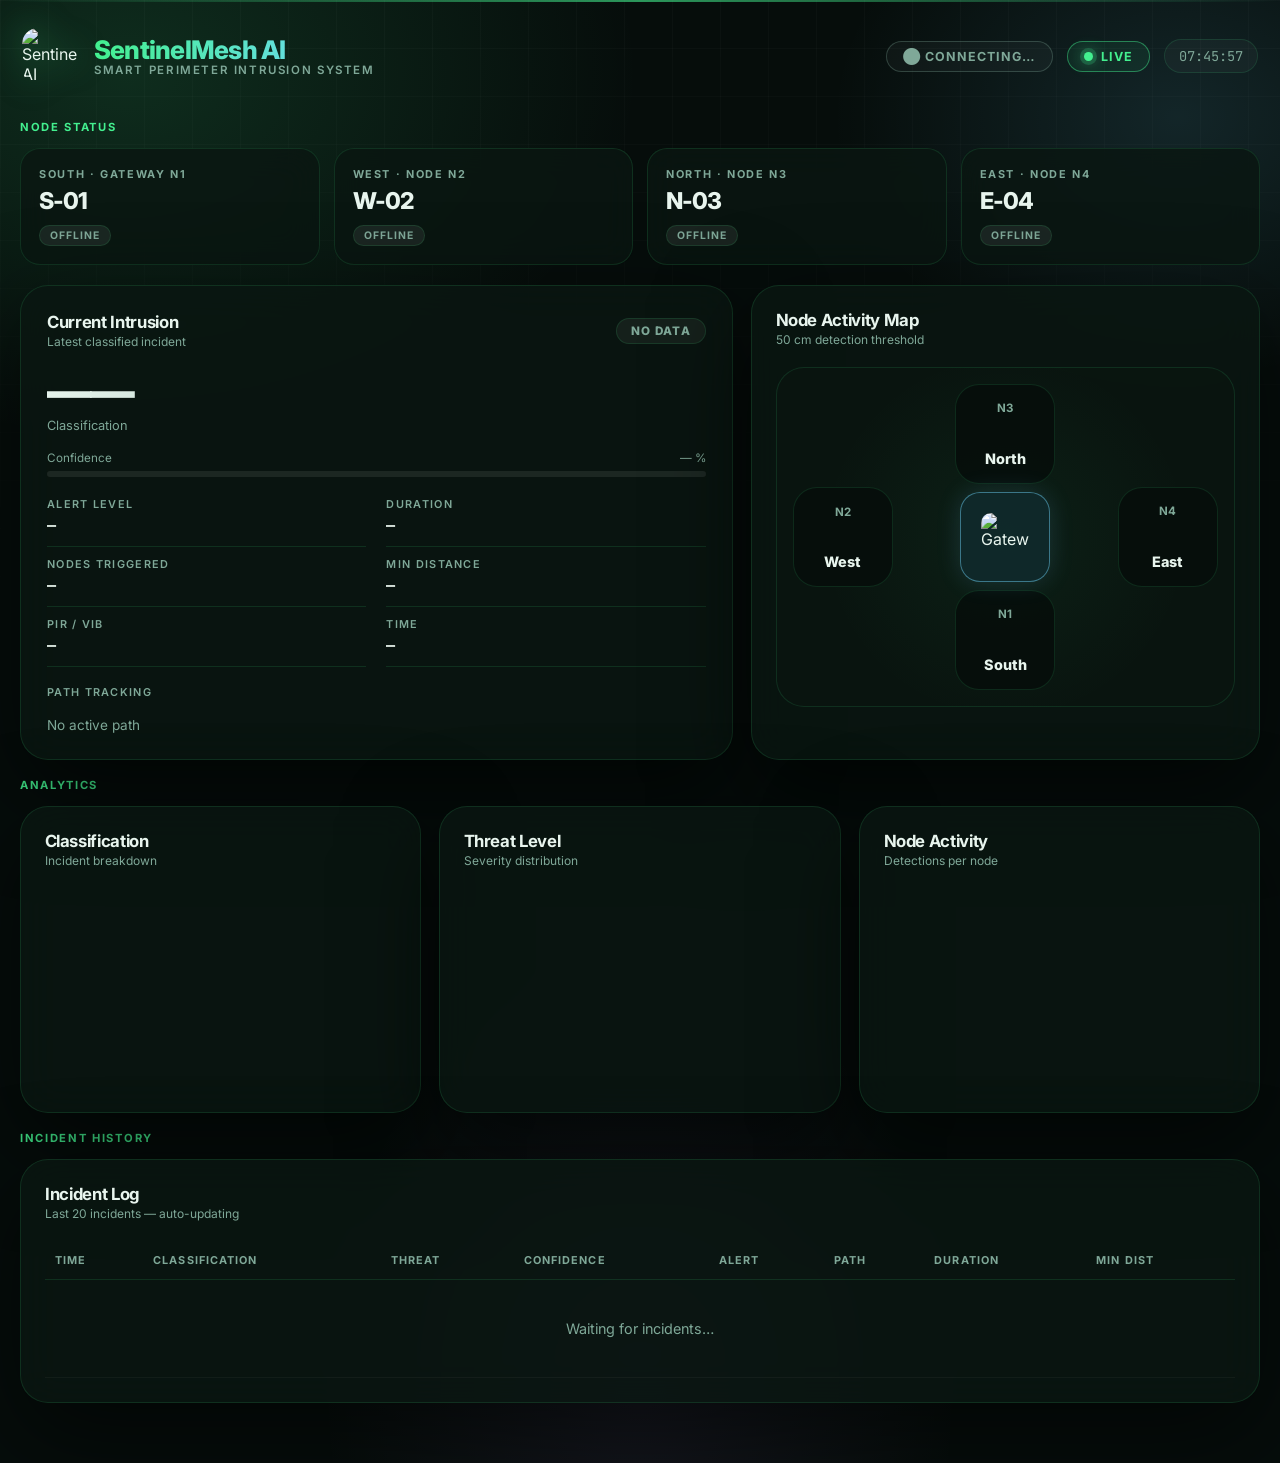
==== frontend/index.html @ c769a29d "mqtt and flask" ====
<!DOCTYPE html>
<html lang="en">
<head>
  <meta charset="UTF-8">
  <meta name="viewport" content="width=device-width, initial-scale=1.0">
  <title>SentinelMesh AI — Smart Perimeter Intrusion System</title>
  <meta name="description" content="SentinelMesh AI: Real-time smart perimeter intrusion detection dashboard powered by ESP-NOW mesh and AI classification.">
  <link rel="icon" type="image/jpeg" href="/assets/logo.jpeg">
  <link rel="preconnect" href="https://fonts.googleapis.com">
  <link rel="preconnect" href="https://fonts.gstatic.com" crossorigin>
  <link href="https://fonts.googleapis.com/css2?family=Inter:wght@300;400;500;600;700;800;900&family=JetBrains+Mono:wght@400;500&display=swap" rel="stylesheet">
  <script src="https://cdn.jsdelivr.net/npm/chart.js@4.4.0/dist/chart.umd.min.js"></script>
  <style>
    /* ── Design tokens ───────────────────────────────────────────── */
    :root {
      --bg:          #060d0b;
      --surface:     rgba(10, 22, 18, 0.82);
      --surface-2:   rgba(16, 35, 28, 0.9);
      --border:      rgba(67, 240, 143, 0.12);
      --border-hi:   rgba(67, 240, 143, 0.45);
      --text:        #e8f5ee;
      --muted:       #7fa898;
      --green:       #43f08f;
      --cyan:        #72d8ff;
      --amber:       #f5b84b;
      --red:         #ff5f57;
      --purple:      #c084fc;
      --shadow-lg:   0 32px 96px rgba(0,0,0,.55);
      --shadow-glow: 0 0 40px rgba(67,240,143,.18);
      --radius-xl:   28px;
      --radius-lg:   20px;
      --radius-md:   14px;
      --font:        'Inter', system-ui, sans-serif;
      --mono:        'JetBrains Mono', monospace;
    }

    /* ── Reset ───────────────────────────────────────────────────── */
    *, *::before, *::after { box-sizing: border-box; margin: 0; padding: 0; }

    body {
      font-family: var(--font);
      background: var(--bg);
      color: var(--text);
      min-height: 100vh;
      overflow-x: hidden;
      background-image:
        radial-gradient(ellipse 80% 50% at 10% 5%,  rgba(67,240,143,.14) 0%, transparent 50%),
        radial-gradient(ellipse 60% 40% at 92% 8%,  rgba(114,216,255,.12) 0%, transparent 45%),
        radial-gradient(ellipse 50% 60% at 50% 95%, rgba(192,132,252,.08) 0%, transparent 50%);
    }

    /* subtle grid */
    body::before {
      content: '';
      position: fixed; inset: 0; z-index: -1; pointer-events: none;
      background-image:
        linear-gradient(rgba(255,255,255,.025) 1px, transparent 1px),
        linear-gradient(90deg, rgba(255,255,255,.025) 1px, transparent 1px);
      background-size: 48px 48px;
      mask-image: linear-gradient(to bottom, black 0%, transparent 75%);
    }

    /* scanning line animation */
    body::after {
      content: '';
      position: fixed; left: 0; right: 0; height: 2px; z-index: 999; pointer-events: none;
      background: linear-gradient(90deg, transparent, rgba(67,240,143,.6), transparent);
      animation: scan 6s linear infinite;
      top: 0;
    }
    @keyframes scan { from { top: -2px; } to { top: 100vh; } }

    /* ── Layout shell ────────────────────────────────────────────── */
    .shell {
      width: min(1280px, calc(100% - 40px));
      margin: 0 auto;
      padding: 28px 0 60px;
    }

    /* ── Topbar ──────────────────────────────────────────────────── */
    .topbar {
      display: flex;
      align-items: center;
      justify-content: space-between;
      gap: 20px;
      margin-bottom: 36px;
      padding: 0 2px;
    }

    .brand {
      display: flex;
      align-items: center;
      gap: 16px;
    }

    .brand-logo {
      width: 56px;
      height: 56px;
      object-fit: contain;
      border-radius: 16px;
      filter: drop-shadow(0 0 16px rgba(67,240,143,.5));
      animation: logoPulse 3s ease-in-out infinite;
    }
    @keyframes logoPulse {
      0%, 100% { filter: drop-shadow(0 0 16px rgba(67,240,143,.5)); }
      50%       { filter: drop-shadow(0 0 28px rgba(67,240,143,.85)); }
    }

    .brand-text { line-height: 1.1; }
    .brand-name {
      font-size: 1.6rem; font-weight: 800;
      background: linear-gradient(90deg, var(--green), var(--cyan));
      -webkit-background-clip: text; -webkit-text-fill-color: transparent;
      letter-spacing: -0.03em;
    }
    .brand-sub {
      font-size: 0.72rem; font-weight: 600;
      color: var(--muted);
      text-transform: uppercase;
      letter-spacing: .14em;
    }

    .topbar-right {
      display: flex;
      align-items: center;
      gap: 14px;
    }

    .live-badge {
      display: flex;
      align-items: center;
      gap: 8px;
      border: 1px solid var(--border-hi);
      border-radius: 999px;
      padding: 7px 16px;
      font-size: 0.78rem;
      font-weight: 700;
      letter-spacing: .08em;
      text-transform: uppercase;
      color: var(--green);
      background: rgba(67,240,143,.07);
    }

    .dot {
      width: 9px; height: 9px;
      border-radius: 50%;
      background: var(--green);
      box-shadow: 0 0 0 4px rgba(67,240,143,.2), 0 0 16px rgba(67,240,143,.8);
      animation: blink 1.4s ease-in-out infinite;
    }
    @keyframes blink { 0%,100%{opacity:1;} 50%{opacity:.35;} }

    .clock {
      font-family: var(--mono);
      font-size: 0.85rem;
      color: var(--muted);
      padding: 7px 14px;
      border: 1px solid var(--border);
      border-radius: 999px;
      background: rgba(255,255,255,.03);
    }

    /* ── Section heading ─────────────────────────────────────────── */
    .section-title {
      font-size: 0.7rem; font-weight: 700;
      text-transform: uppercase; letter-spacing: .15em;
      color: var(--green);
      margin-bottom: 14px;
    }

    /* ── Cards / panels ──────────────────────────────────────────── */
    .card {
      background: var(--surface);
      border: 1px solid var(--border);
      border-radius: var(--radius-xl);
      backdrop-filter: blur(20px);
      box-shadow: var(--shadow-lg);
      transition: border-color .3s, box-shadow .3s;
    }
    .card:hover {
      border-color: var(--border-hi);
      box-shadow: var(--shadow-lg), var(--shadow-glow);
    }
    .card-inner { padding: 24px; }
    .card-header {
      display: flex; align-items: center; justify-content: space-between;
      margin-bottom: 20px;
    }
    .card-title {
      font-size: 1.05rem; font-weight: 700;
      letter-spacing: -0.02em;
    }
    .card-sub {
      font-size: 0.75rem; color: var(--muted); margin-top: 2px;
    }

    /* ── Node cards grid ─────────────────────────────────────────── */
    .nodes-grid {
      display: grid;
      grid-template-columns: repeat(4, 1fr);
      gap: 14px;
      margin-bottom: 20px;
    }

    .node-card {
      border-radius: var(--radius-lg);
      padding: 18px;
      border: 1px solid var(--border);
      background: var(--surface);
      backdrop-filter: blur(16px);
      transition: all .35s;
      position: relative;
      overflow: hidden;
    }
    .node-card::before {
      content: '';
      position: absolute; inset: 0;
      background: radial-gradient(circle at 70% 20%, rgba(67,240,143,.08), transparent 60%);
      opacity: 0; transition: opacity .35s;
    }
    .node-card.online::before { opacity: 1; }

    .node-card.online {
      border-color: rgba(67,240,143,.45);
      box-shadow: 0 0 24px rgba(67,240,143,.15);
    }
    .node-card.alert-active {
      border-color: rgba(255,95,87,.6);
      box-shadow: 0 0 24px rgba(255,95,87,.25);
    }

    .node-direction {
      font-size: 0.68rem; font-weight: 700;
      text-transform: uppercase; letter-spacing: .15em;
      color: var(--muted); margin-bottom: 6px;
    }
    .node-id {
      font-size: 1.45rem; font-weight: 800;
      letter-spacing: -0.04em;
    }
    .node-status-row {
      display: flex; align-items: center; gap: 8px; margin-top: 10px;
    }
    .status-pill {
      font-size: 0.65rem; font-weight: 700;
      text-transform: uppercase; letter-spacing: .1em;
      padding: 3px 10px; border-radius: 999px;
      background: rgba(255,255,255,.07);
      color: var(--muted); border: 1px solid var(--border);
      transition: all .3s;
    }
    .node-card.online .status-pill {
      background: rgba(67,240,143,.12);
      color: var(--green);
      border-color: rgba(67,240,143,.3);
    }
    .node-card.alert-active .status-pill {
      background: rgba(255,95,87,.15);
      color: var(--red);
      border-color: rgba(255,95,87,.3);
    }

    /* ── Main grid ───────────────────────────────────────────────── */
    .main-grid {
      display: grid;
      grid-template-columns: 1.4fr 1fr;
      gap: 18px;
      margin-bottom: 18px;
    }

    /* ── Current incident panel ──────────────────────────────────── */
    .incident-panel .card-inner { padding: 26px; }

    .threat-badge {
      display: inline-flex; align-items: center; gap: 8px;
      padding: 5px 14px;
      border-radius: 999px;
      font-size: 0.73rem; font-weight: 800;
      text-transform: uppercase; letter-spacing: .1em;
    }
    .threat-CRITICAL { background: rgba(255,95,87,.18); color: var(--red); border: 1px solid rgba(255,95,87,.4); }
    .threat-HIGH     { background: rgba(245,184,75,.15); color: var(--amber); border: 1px solid rgba(245,184,75,.35); }
    .threat-MEDIUM   { background: rgba(67,240,143,.1); color: var(--green); border: 1px solid rgba(67,240,143,.3); }
    .threat-LOW      { background: rgba(114,216,255,.1); color: var(--cyan); border: 1px solid rgba(114,216,255,.3); }
    .threat-NONE     { background: rgba(255,255,255,.05); color: var(--muted); border: 1px solid var(--border); }

    .big-class {
      font-size: 2.8rem; font-weight: 900;
      letter-spacing: -0.05em;
      line-height: 1;
      margin: 14px 0 4px;
      background: linear-gradient(135deg, var(--text), var(--muted));
      -webkit-background-clip: text; -webkit-text-fill-color: transparent;
    }

    .confidence-bar-wrap {
      margin: 18px 0 20px;
    }
    .confidence-label {
      display: flex; justify-content: space-between;
      font-size: 0.73rem; color: var(--muted); margin-bottom: 6px;
    }
    .confidence-bar {
      height: 6px; border-radius: 999px;
      background: rgba(255,255,255,.08);
      overflow: hidden;
    }
    .confidence-fill {
      height: 100%; border-radius: 999px;
      background: linear-gradient(90deg, var(--green), var(--cyan));
      transition: width .8s ease;
    }

    .incident-dl {
      display: grid;
      grid-template-columns: 1fr 1fr;
      gap: 10px 20px;
    }
    .incident-dl-item {
      display: flex; flex-direction: column;
      border-bottom: 1px solid var(--border);
      padding-bottom: 10px;
    }
    .incident-dl-label {
      font-size: 0.68rem; font-weight: 600;
      text-transform: uppercase; letter-spacing: .12em;
      color: var(--muted); margin-bottom: 4px;
    }
    .incident-dl-value {
      font-size: 0.95rem; font-weight: 700;
      font-family: var(--mono);
    }

    /* ── Path tracking ───────────────────────────────────────────── */
    .path-track {
      display: flex; align-items: center; flex-wrap: wrap; gap: 8px;
      margin-top: 18px;
    }
    .path-node {
      padding: 6px 14px;
      border-radius: var(--radius-md);
      background: rgba(67,240,143,.1);
      border: 1px solid rgba(67,240,143,.3);
      font-size: 0.8rem; font-weight: 700;
      color: var(--green);
      letter-spacing: .06em;
    }
    .path-arrow {
      color: var(--amber); font-size: 1rem;
    }

    /* ── Perimeter map ───────────────────────────────────────────── */
    .perim-map {
      position: relative;
      min-height: 340px;
      border-radius: var(--radius-xl);
      border: 1px solid var(--border);
      background:
        radial-gradient(circle at 50% 50%, rgba(67,240,143,.05) 0%, transparent 65%),
        rgba(10,22,18,.6);
      overflow: hidden;
    }

    .map-node {
      position: absolute;
      width: 100px; height: 100px;
      border-radius: 24px;
      display: grid; place-items: center; text-align: center;
      border: 1px solid var(--border);
      background: rgba(6,13,11,.85);
      transition: all .4s;
      cursor: default;
    }
    .map-node.online {
      border-color: rgba(67,240,143,.6);
      box-shadow: 0 0 28px rgba(67,240,143,.22);
    }
    .map-node.alert-active {
      border-color: rgba(255,95,87,.7);
      box-shadow: 0 0 28px rgba(255,95,87,.28);
      animation: nodeAlert .8s ease-in-out infinite alternate;
    }
    @keyframes nodeAlert {
      from { box-shadow: 0 0 28px rgba(255,95,87,.28); }
      to   { box-shadow: 0 0 42px rgba(255,95,87,.55); }
    }

    .map-node-id   { font-size: 0.72rem; font-weight: 700; color: var(--muted); }
    .map-node-name { font-size: 0.9rem; font-weight: 800; margin-top: 2px; }

    .map-gateway {
      position: absolute;
      top: 50%; left: 50%;
      transform: translate(-50%, -50%);
      width: 90px; height: 90px;
      border-radius: 20px;
      display: grid; place-items: center; text-align: center;
      border: 1px solid rgba(114,216,255,.45);
      background: rgba(16,43,44,.9);
      box-shadow: 0 0 24px rgba(114,216,255,.15);
    }
    .map-gateway-logo {
      width: 48px; height: 48px;
      object-fit: contain;
      border-radius: 10px;
    }

    .map-node-north { top: 16px;  left: calc(50% - 50px); }
    .map-node-west  { top: calc(50% - 50px); left: 16px; }
    .map-node-east  { top: calc(50% - 50px); right: 16px; }
    .map-node-south { bottom: 16px; left: calc(50% - 50px); }

    .map-path-svg {
      position: absolute; inset: 0;
      width: 100%; height: 100%; z-index: 0; pointer-events: none;
    }
    .map-path-line {
      fill: none;
      stroke: var(--amber);
      stroke-width: 4;
      stroke-linecap: round;
      stroke-dasharray: 14 12;
      animation: flow 2.4s linear infinite;
      opacity: 0;
      transition: opacity .5s;
    }
    .map-path-line.visible { opacity: 1; }
    @keyframes flow { to { stroke-dashoffset: -52; } }

    /* ── Charts row ──────────────────────────────────────────────── */
    .charts-grid {
      display: grid;
      grid-template-columns: repeat(3, 1fr);
      gap: 18px;
      margin-bottom: 18px;
    }

    .chart-wrap {
      position: relative;
      height: 200px;
      display: flex;
      align-items: center;
      justify-content: center;
    }

    /* ── Incident table ──────────────────────────────────────────── */
    .table-wrap { overflow-x: auto; }
    table { width: 100%; border-collapse: collapse; min-width: 780px; }
    thead th {
      font-size: 0.68rem; font-weight: 700;
      text-transform: uppercase; letter-spacing: .1em;
      color: var(--muted);
      border-bottom: 1px solid var(--border);
      padding: 12px 10px; text-align: left;
    }
    tbody td {
      border-bottom: 1px solid rgba(255,255,255,.04);
      padding: 13px 10px;
      font-size: 0.85rem;
    }
    tbody tr:hover td { background: rgba(67,240,143,.03); }

    .td-class  { font-weight: 700; color: var(--cyan); }
    .td-threat-CRITICAL { color: var(--red); font-weight: 700; }
    .td-threat-HIGH     { color: var(--amber); font-weight: 700; }
    .td-threat-MEDIUM   { color: var(--green); font-weight: 700; }
    .td-threat-LOW      { color: var(--cyan); }
    .td-path { font-family: var(--mono); font-size: 0.78rem; color: var(--muted); }
    .td-time { font-family: var(--mono); font-size: 0.8rem; }

    /* pill */
    .alert-pill {
      display: inline-block;
      padding: 2px 10px;
      border-radius: 999px;
      font-size: 0.68rem; font-weight: 700;
    }
    .alert-pill-3 { background: rgba(255,95,87,.18); color: var(--red); }
    .alert-pill-2 { background: rgba(245,184,75,.15); color: var(--amber); }
    .alert-pill-1 { background: rgba(67,240,143,.1);  color: var(--green); }
    .alert-pill-0 { background: rgba(255,255,255,.06); color: var(--muted); }

    /* ── Empty state ─────────────────────────────────────────────── */
    .empty-state {
      padding: 40px; text-align: center;
      color: var(--muted); font-size: 0.9rem;
    }

    /* ── Responsive ──────────────────────────────────────────────── */
    @media (max-width: 1024px) {
      .main-grid    { grid-template-columns: 1fr; }
      .nodes-grid   { grid-template-columns: repeat(2, 1fr); }
      .charts-grid  { grid-template-columns: repeat(2, 1fr); }
    }
    @media (max-width: 640px) {
      .topbar       { flex-direction: column; align-items: flex-start; }
      .nodes-grid   { grid-template-columns: repeat(2, 1fr); }
      .charts-grid  { grid-template-columns: 1fr; }
    }
  </style>
</head>
<body>
<div class="shell">

  <!-- ── Topbar ──────────────────────────────────────────────────── -->
  <header class="topbar">
    <div class="brand">
      <img src="/assets/logo.jpeg" alt="SentinelMesh AI Logo" class="brand-logo">
      <div class="brand-text">
        <div class="brand-name">SentinelMesh AI</div>
        <div class="brand-sub">Smart Perimeter Intrusion System</div>
      </div>
    </div>
    <div class="topbar-right">
      <div id="server-badge" class="live-badge" style="border-color:rgba(127,168,152,.3);color:var(--muted);background:rgba(255,255,255,.03);">⬤ Connecting…</div>
      <div class="live-badge"><span class="dot"></span> Live</div>
      <div class="clock" id="clock">--:--:--</div>
    </div>
  </header>

  <!-- ── Node Cards ───────────────────────────────────────────────── -->
  <p class="section-title">Node Status</p>
  <div class="nodes-grid">
    <div class="node-card" id="node-south">
      <div class="node-direction">South · Gateway N1</div>
      <div class="node-id">S-01</div>
      <div class="node-status-row">
        <span class="status-pill" id="pill-south">Offline</span>
      </div>
    </div>
    <div class="node-card" id="node-west">
      <div class="node-direction">West · Node N2</div>
      <div class="node-id">W-02</div>
      <div class="node-status-row">
        <span class="status-pill" id="pill-west">Offline</span>
      </div>
    </div>
    <div class="node-card" id="node-north">
      <div class="node-direction">North · Node N3</div>
      <div class="node-id">N-03</div>
      <div class="node-status-row">
        <span class="status-pill" id="pill-north">Offline</span>
      </div>
    </div>
    <div class="node-card" id="node-east">
      <div class="node-direction">East · Node N4</div>
      <div class="node-id">E-04</div>
      <div class="node-status-row">
        <span class="status-pill" id="pill-east">Offline</span>
      </div>
    </div>
  </div>

  <!-- ── Main grid: incident + map ──────────────────────────────── -->
  <div class="main-grid" style="margin-bottom:18px;">

    <!-- Current Intrusion -->
    <div class="card incident-panel">
      <div class="card-inner">
        <div class="card-header">
          <div>
            <div class="card-title">Current Intrusion</div>
            <div class="card-sub">Latest classified incident</div>
          </div>
          <span id="threat-badge" class="threat-badge threat-NONE">No Data</span>
        </div>

        <div class="big-class" id="big-class">——</div>
        <div style="font-size:.8rem;color:var(--muted);margin-bottom:4px;">Classification</div>

        <div class="confidence-bar-wrap">
          <div class="confidence-label">
            <span>Confidence</span>
            <span id="conf-pct">— %</span>
          </div>
          <div class="confidence-bar">
            <div class="confidence-fill" id="conf-bar" style="width:0%"></div>
          </div>
        </div>

        <div class="incident-dl">
          <div class="incident-dl-item">
            <span class="incident-dl-label">Alert Level</span>
            <span class="incident-dl-value" id="dl-alert">—</span>
          </div>
          <div class="incident-dl-item">
            <span class="incident-dl-label">Duration</span>
            <span class="incident-dl-value" id="dl-duration">—</span>
          </div>
          <div class="incident-dl-item">
            <span class="incident-dl-label">Nodes Triggered</span>
            <span class="incident-dl-value" id="dl-nodes">—</span>
          </div>
          <div class="incident-dl-item">
            <span class="incident-dl-label">Min Distance</span>
            <span class="incident-dl-value" id="dl-dist">—</span>
          </div>
          <div class="incident-dl-item">
            <span class="incident-dl-label">PIR / VIB</span>
            <span class="incident-dl-value" id="dl-sensors">—</span>
          </div>
          <div class="incident-dl-item">
            <span class="incident-dl-label">Time</span>
            <span class="incident-dl-value" id="dl-time">—</span>
          </div>
        </div>

        <div style="margin-top:18px;">
          <div class="incident-dl-label" style="margin-bottom:8px;">Path Tracking</div>
          <div class="path-track" id="path-track">
            <span style="color:var(--muted);font-size:.85rem;">No active path</span>
          </div>
        </div>
      </div>
    </div>

    <!-- Perimeter Map -->
    <div class="card">
      <div class="card-inner">
        <div class="card-header">
          <div>
            <div class="card-title">Node Activity Map</div>
            <div class="card-sub">50 cm detection threshold</div>
          </div>
        </div>
        <div class="perim-map" id="perimMap">
          <svg class="map-path-svg" viewBox="0 0 400 320" aria-hidden="true">
            <path class="map-path-line" id="svgPath" d="M200 60 L60 160 L200 260 L340 160 Z"/>
          </svg>
          <!-- Nodes -->
          <div class="map-node map-node-north" id="mnode-north">
            <div class="map-node-id">N3</div>
            <div class="map-node-name">North</div>
          </div>
          <div class="map-node map-node-west" id="mnode-west">
            <div class="map-node-id">N2</div>
            <div class="map-node-name">West</div>
          </div>
          <div class="map-node map-node-east" id="mnode-east">
            <div class="map-node-id">N4</div>
            <div class="map-node-name">East</div>
          </div>
          <div class="map-node map-node-south" id="mnode-south">
            <div class="map-node-id">N1</div>
            <div class="map-node-name">South</div>
          </div>
          <!-- Gateway centre -->
          <div class="map-gateway">
            <img src="/assets/logo.jpeg" alt="Gateway" class="map-gateway-logo">
          </div>
        </div>
      </div>
    </div>
  </div>

  <!-- ── Charts ──────────────────────────────────────────────────── -->
  <p class="section-title">Analytics</p>
  <div class="charts-grid">

    <div class="card">
      <div class="card-inner">
        <div class="card-header">
          <div>
            <div class="card-title">Classification</div>
            <div class="card-sub">Incident breakdown</div>
          </div>
        </div>
        <div class="chart-wrap"><canvas id="classChart"></canvas></div>
      </div>
    </div>

    <div class="card">
      <div class="card-inner">
        <div class="card-header">
          <div>
            <div class="card-title">Threat Level</div>
            <div class="card-sub">Severity distribution</div>
          </div>
        </div>
        <div class="chart-wrap"><canvas id="threatChart"></canvas></div>
      </div>
    </div>

    <div class="card">
      <div class="card-inner">
        <div class="card-header">
          <div>
            <div class="card-title">Node Activity</div>
            <div class="card-sub">Detections per node</div>
          </div>
        </div>
        <div class="chart-wrap"><canvas id="nodeChart"></canvas></div>
      </div>
    </div>

  </div>

  <!-- ── Incident Table ──────────────────────────────────────────── -->
  <p class="section-title">Incident History</p>
  <div class="card">
    <div class="card-inner">
      <div class="card-header">
        <div>
          <div class="card-title">Incident Log</div>
          <div class="card-sub">Last 20 incidents — auto-updating</div>
        </div>
      </div>
      <div class="table-wrap">
        <table>
          <thead>
            <tr>
              <th>Time</th>
              <th>Classification</th>
              <th>Threat</th>
              <th>Confidence</th>
              <th>Alert</th>
              <th>Path</th>
              <th>Duration</th>
              <th>Min Dist</th>
            </tr>
          </thead>
          <tbody id="incident-rows">
            <tr><td colspan="8" class="empty-state">Waiting for incidents…</td></tr>
          </tbody>
        </table>
      </div>
    </div>
  </div>

</div><!-- /shell -->

<script>
// ── Clock ────────────────────────────────────────────────────────────────────
function tickClock() {
  const now = new Date();
  document.getElementById('clock').textContent =
    now.toLocaleTimeString('en-GB', {hour12: false});
}
setInterval(tickClock, 1000);
tickClock();

// ── Charts setup ─────────────────────────────────────────────────────────────
const chartDefaults = {
  responsive: true,
  maintainAspectRatio: false,
  plugins: {
    legend: {
      labels: { color: '#7fa898', font: { family: 'Inter', size: 11 } }
    }
  }
};

const COLORS = {
  green:  'rgba(67, 240, 143, 0.85)',
  cyan:   'rgba(114, 216, 255, 0.85)',
  amber:  'rgba(245, 184, 75, 0.85)',
  red:    'rgba(255, 95, 87, 0.85)',
  purple: 'rgba(192, 132, 252, 0.85)',
  muted:  'rgba(127, 168, 152, 0.6)',
};

const classChart = new Chart(document.getElementById('classChart'), {
  type: 'doughnut',
  data: {
    labels: ['Human', 'Animal', 'Vehicle', 'Unknown'],
    datasets: [{
      data: [0, 0, 0, 0],
      backgroundColor: [COLORS.cyan, COLORS.green, COLORS.amber, COLORS.muted],
      borderColor: 'rgba(0,0,0,0)',
      borderWidth: 0,
      hoverOffset: 6
    }]
  },
  options: { ...chartDefaults, cutout: '68%' }
});

const threatChart = new Chart(document.getElementById('threatChart'), {
  type: 'doughnut',
  data: {
    labels: ['Low', 'Medium', 'High', 'Critical'],
    datasets: [{
      data: [0, 0, 0, 0],
      backgroundColor: [COLORS.cyan, COLORS.green, COLORS.amber, COLORS.red],
      borderColor: 'rgba(0,0,0,0)',
      borderWidth: 0,
      hoverOffset: 6
    }]
  },
  options: { ...chartDefaults, cutout: '68%' }
});

const nodeChart = new Chart(document.getElementById('nodeChart'), {
  type: 'bar',
  data: {
    labels: ['South', 'West', 'North', 'East'],
    datasets: [{
      label: 'Detections',
      data: [0, 0, 0, 0],
      backgroundColor: [COLORS.green, COLORS.cyan, COLORS.amber, COLORS.purple],
      borderRadius: 8,
      borderSkipped: false
    }]
  },
  options: {
    ...chartDefaults,
    plugins: { ...chartDefaults.plugins, legend: { display: false } },
    scales: {
      x: { ticks: { color: '#7fa898' }, grid: { color: 'rgba(255,255,255,.04)' } },
      y: { ticks: { color: '#7fa898', stepSize: 1 }, grid: { color: 'rgba(255,255,255,.04)' } }
    }
  }
});

// ── State ────────────────────────────────────────────────────────────────────
let history = [];
const classCounts  = { HUMAN: 0, ANIMAL: 0, VEHICLE: 0, UNKNOWN: 0 };
const threatCounts = { LOW: 0, MEDIUM: 0, HIGH: 0, CRITICAL: 0 };
const nodeCounts   = { SOUTH: 0, WEST: 0, NORTH: 0, EAST: 0 };

// ── Helpers ──────────────────────────────────────────────────────────────────
function threatClass(t) {
  const map = { CRITICAL:'threat-CRITICAL', HIGH:'threat-HIGH', MEDIUM:'threat-MEDIUM', LOW:'threat-LOW' };
  return map[t] || 'threat-NONE';
}
function alertPill(level) {
  return `<span class="alert-pill alert-pill-${level}">Level ${level}</span>`;
}
function pathHTML(path) {
  if (!path) return '<span style="color:var(--muted)">—</span>';
  const parts = path.split(' -> ');
  return parts.map((p, i) =>
    `<span class="path-node">${p}</span>` +
    (i < parts.length - 1 ? '<span class="path-arrow">→</span>' : '')
  ).join('');
}

// ── Update current incident panel ────────────────────────────────────────────
function updateIncidentPanel(inc) {
  const threat = inc.threat || 'NONE';
  const cls    = inc.classification || '——';

  document.getElementById('big-class').textContent = cls;
  document.getElementById('conf-pct').textContent  = (inc.confidence ?? '—') + '%';
  document.getElementById('conf-bar').style.width  = (inc.confidence || 0) + '%';
  document.getElementById('dl-alert').textContent    = `Level ${inc.alertLevel ?? '—'}`;
  document.getElementById('dl-duration').textContent  = inc.durationSec ? inc.durationSec.toFixed(1) + ' s' : '—';
  document.getElementById('dl-nodes').textContent     = (inc.nodeCount ?? '—') + ' nodes';
  document.getElementById('dl-dist').textContent      = inc.minDistance ? inc.minDistance.toFixed(0) + ' cm' : '—';
  document.getElementById('dl-sensors').textContent   = `PIR ${inc.pirCount ?? '—'} / VIB ${inc.vibCount ?? '—'}`;
  document.getElementById('dl-time').textContent      = inc.time || '—';

  const badge = document.getElementById('threat-badge');
  badge.className = 'threat-badge ' + threatClass(threat);
  badge.textContent = threat;

  // path
  document.getElementById('path-track').innerHTML = pathHTML(inc.path);
}

// ── Update node cards + map ──────────────────────────────────────────────────
function updateStatus(status) {
  const dirs = ['south', 'west', 'north', 'east'];
  dirs.forEach(dir => {
    const active = status[dir] === true;
    const card  = document.getElementById('node-' + dir);
    const pill  = document.getElementById('pill-' + dir);
    const mnode = document.getElementById('mnode-' + dir);

    // 'online'       = server is sending data for this node (always true once MQTT running)
    // 'alert-active' = node is currently detecting something
    card.classList.toggle('online', !active);         // green idle glow
    card.classList.toggle('alert-active', active);    // red detection glow
    pill.textContent = active ? 'Detecting' : 'Idle';
    mnode.classList.toggle('online', !active);
    mnode.classList.toggle('alert-active', active);
  });

  // Show SVG path line when any node is actively detecting
  const anyActive = dirs.some(d => status[d]);
  document.getElementById('svgPath').classList.toggle('visible', anyActive);
}

// ── Rebuild incident table ────────────────────────────────────────────────────
function rebuildTable() {
  const tbody = document.getElementById('incident-rows');
  if (!history.length) {
    tbody.innerHTML = '<tr><td colspan="8" class="empty-state">No incidents yet…</td></tr>';
    return;
  }
  tbody.innerHTML = history.slice(0, 20).map(inc => `
    <tr>
      <td class="td-time">${inc.time || '—'}</td>
      <td class="td-class">${inc.classification || '—'}</td>
      <td class="td-threat-${inc.threat || ''}">${inc.threat || '—'}</td>
      <td>${(inc.confidence ?? '—')}%</td>
      <td>${alertPill(inc.alertLevel ?? 0)}</td>
      <td class="td-path">${inc.path || '—'}</td>
      <td>${inc.durationSec ? inc.durationSec.toFixed(1) + ' s' : '—'}</td>
      <td>${inc.minDistance ? inc.minDistance.toFixed(0) + ' cm' : '—'}</td>
    </tr>
  `).join('');
}

// ── Update charts ─────────────────────────────────────────────────────────────
function updateCharts() {
  classChart.data.datasets[0].data = [
    classCounts.HUMAN, classCounts.ANIMAL, classCounts.VEHICLE, classCounts.UNKNOWN
  ];
  classChart.update('none');

  threatChart.data.datasets[0].data = [
    threatCounts.LOW, threatCounts.MEDIUM, threatCounts.HIGH, threatCounts.CRITICAL
  ];
  threatChart.update('none');

  nodeChart.data.datasets[0].data = [
    nodeCounts.SOUTH, nodeCounts.WEST, nodeCounts.NORTH, nodeCounts.EAST
  ];
  nodeChart.update('none');
}

// ── Accumulate counts from full history ──────────────────────────────────────
function recount() {
  ['HUMAN','ANIMAL','VEHICLE','UNKNOWN'].forEach(k => classCounts[k] = 0);
  ['LOW','MEDIUM','HIGH','CRITICAL'].forEach(k => threatCounts[k] = 0);
  ['SOUTH','WEST','NORTH','EAST'].forEach(k => nodeCounts[k] = 0);

  history.forEach(inc => {
    const cls = (inc.classification || 'UNKNOWN').toUpperCase();
    if (cls in classCounts) classCounts[cls]++;
    const thr = (inc.threat || 'LOW').toUpperCase();
    if (thr in threatCounts) threatCounts[thr]++;

    // count from path
    if (inc.path) {
      inc.path.split(' -> ').forEach(node => {
        const n = node.trim().toUpperCase();
        if (n in nodeCounts) nodeCounts[n]++;
      });
    }
  });
}

// ── Poll API ─────────────────────────────────────────────────────────────────
async function pollCurrent() {
  try {
    const res = await fetch('/api/current');
    if (!res.ok) return;
    const data = await res.json();
    if (data && Object.keys(data).length) {
      updateIncidentPanel(data);
    }
  } catch(e) { /* offline */ }
}

async function pollStatus() {
  try {
    const res = await fetch('/api/status');
    if (!res.ok) return;
    const data = await res.json();
    updateStatus(data);
  } catch(e) { /* offline */ }
}

async function pollHistory() {
  try {
    const res = await fetch('/api/history');
    if (!res.ok) return;
    const data = await res.json();
    if (Array.isArray(data) && data.length !== history.length) {
      history = data;
      recount();
      rebuildTable();
      updateCharts();
      if (history.length) updateIncidentPanel(history[0]);
    }
  } catch(e) { /* offline */ }
}

// ── Polling intervals ────────────────────────────────────────────────────────
pollStatus();
pollCurrent();
pollHistory();
setInterval(pollStatus,  1500);
setInterval(pollCurrent, 2000);
setInterval(pollHistory, 3000);

// ── Server health indicator ──────────────────────────────────────────────────
async function checkHealth() {
  const badge = document.getElementById('server-badge');
  try {
    const res  = await fetch('/api/health');
    const data = await res.json();
    if (data.status === 'ok') {
      badge.style.borderColor = 'rgba(67,240,143,.45)';
      badge.style.color       = 'var(--green)';
      badge.style.background  = 'rgba(67,240,143,.07)';
      badge.textContent = data.mqtt_connected ? '⬤ Server + MQTT OK' : '⬤ Server OK · MQTT offline';
    }
  } catch {
    badge.style.borderColor = 'rgba(255,95,87,.4)';
    badge.style.color       = 'var(--red)';
    badge.style.background  = 'rgba(255,95,87,.07)';
    badge.textContent = '⬤ Server offline';
  }
}
checkHealth();
setInterval(checkHealth, 5000);
</script>
</body>
</html>
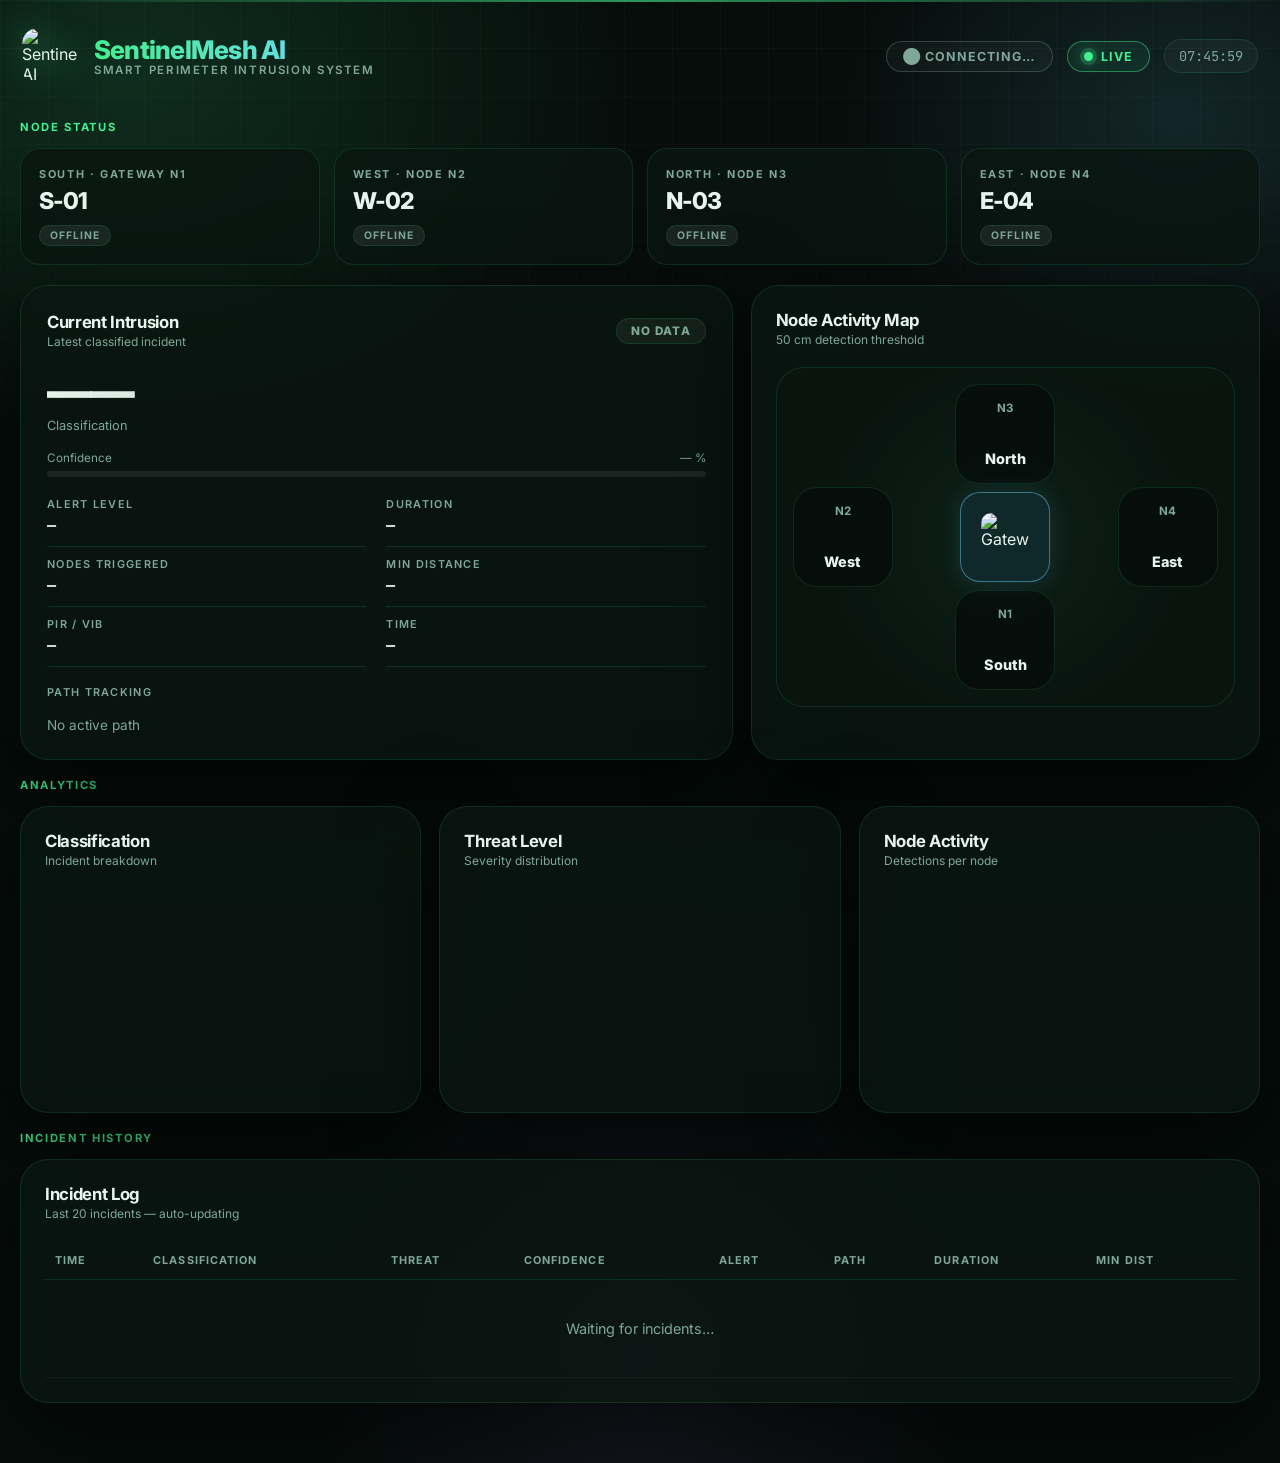
==== commit 05bdf805: "V1" ====
--- a/frontend/index.html
+++ b/frontend/index.html
@@ -5,7 +5,7 @@
   <meta name="viewport" content="width=device-width, initial-scale=1.0">
   <title>SentinelMesh AI — Smart Perimeter Intrusion System</title>
   <meta name="description" content="SentinelMesh AI: Real-time smart perimeter intrusion detection dashboard powered by ESP-NOW mesh and AI classification.">
-  <link rel="icon" type="image/jpeg" href="/assets/logo.jpeg">
+  <link rel="icon" type="image/jpeg" href="/assets/logo.jpg">
   <link rel="preconnect" href="https://fonts.googleapis.com">
   <link rel="preconnect" href="https://fonts.gstatic.com" crossorigin>
   <link href="https://fonts.googleapis.com/css2?family=Inter:wght@300;400;500;600;700;800;900&family=JetBrains+Mono:wght@400;500&display=swap" rel="stylesheet">
@@ -505,7 +505,7 @@
   <!-- ── Topbar ──────────────────────────────────────────────────── -->
   <header class="topbar">
     <div class="brand">
-      <img src="/assets/logo.jpeg" alt="SentinelMesh AI Logo" class="brand-logo">
+      <img src="/assets/logo.jpg" alt="SentinelMesh AI Logo" class="brand-logo">
       <div class="brand-text">
         <div class="brand-name">SentinelMesh AI</div>
         <div class="brand-sub">Smart Perimeter Intrusion System</div>
@@ -646,7 +646,7 @@
           </div>
           <!-- Gateway centre -->
           <div class="map-gateway">
-            <img src="/assets/logo.jpeg" alt="Gateway" class="map-gateway-logo">
+            <img src="/assets/logo.jpg" alt="Gateway" class="map-gateway-logo">
           </div>
         </div>
       </div>
@@ -858,25 +858,33 @@
 }
 
 // ── Update node cards + map ──────────────────────────────────────────────────
+// Status payload is now: { "south":{"online":bool,"active":bool}, ... }
 function updateStatus(status) {
   const dirs = ['south', 'west', 'north', 'east'];
   dirs.forEach(dir => {
-    const active = status[dir] === true;
+    const node   = status[dir] || {};
+    // Support both old flat bool and new nested object
+    const online = (typeof node === 'object') ? !!node.online : !!node;
+    const active = (typeof node === 'object') ? !!node.active : !!node;
+
     const card  = document.getElementById('node-' + dir);
     const pill  = document.getElementById('pill-' + dir);
     const mnode = document.getElementById('mnode-' + dir);
 
-    // 'online'       = server is sending data for this node (always true once MQTT running)
-    // 'alert-active' = node is currently detecting something
-    card.classList.toggle('online', !active);         // green idle glow
-    card.classList.toggle('alert-active', active);    // red detection glow
-    pill.textContent = active ? 'Detecting' : 'Idle';
-    mnode.classList.toggle('online', !active);
+    // Three states: offline (neither), idle-online (online only), detecting (active)
+    card.classList.toggle('online',       online && !active);
+    card.classList.toggle('alert-active', active);
+    mnode.classList.toggle('online',       online && !active);
     mnode.classList.toggle('alert-active', active);
+
+    pill.textContent = !online ? 'Offline' : active ? 'Detecting' : 'Idle';
   });
 
   // Show SVG path line when any node is actively detecting
-  const anyActive = dirs.some(d => status[d]);
+  const anyActive = dirs.some(d => {
+    const n = status[d] || {};
+    return (typeof n === 'object') ? n.active : n;
+  });
   document.getElementById('svgPath').classList.toggle('visible', anyActive);
 }
 
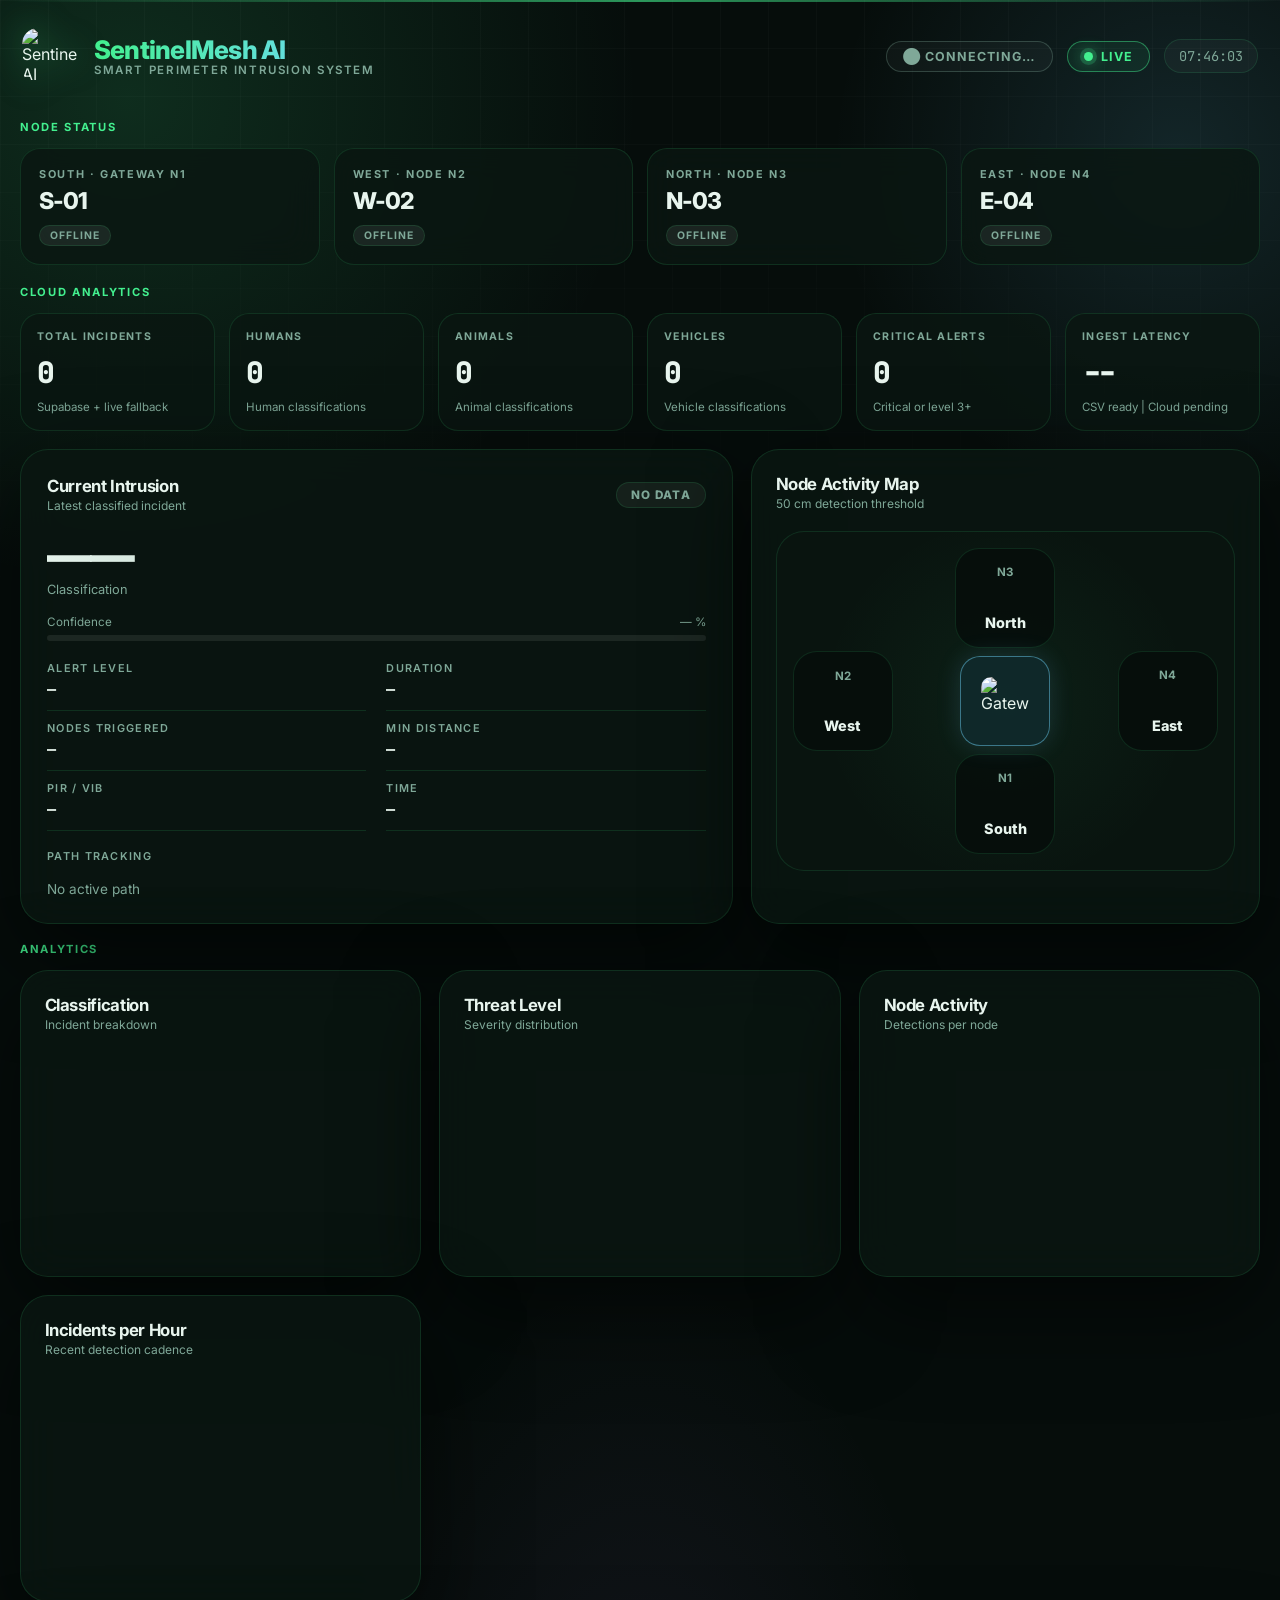
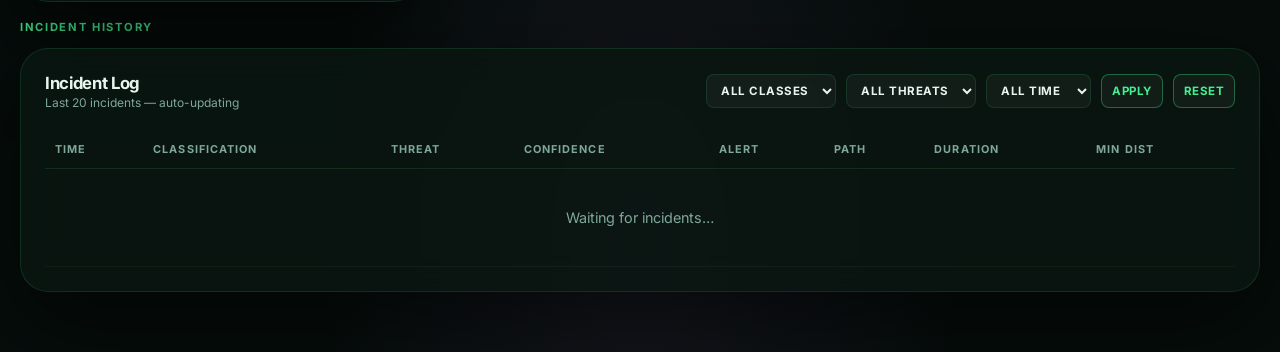
==== commit 2fbaf3d1: "Version 1 cloud" ====
--- a/frontend/index.html
+++ b/frontend/index.html
@@ -443,6 +443,62 @@
       justify-content: center;
     }
 
+    .kpi-grid {
+      display: grid;
+      grid-template-columns: repeat(6, 1fr);
+      gap: 14px;
+      margin-bottom: 18px;
+    }
+    .kpi-card {
+      border-radius: var(--radius-lg);
+      padding: 16px;
+      border: 1px solid var(--border);
+      background: var(--surface);
+      min-height: 104px;
+    }
+    .kpi-label {
+      font-size: 0.66rem;
+      font-weight: 700;
+      letter-spacing: .12em;
+      text-transform: uppercase;
+      color: var(--muted);
+      margin-bottom: 10px;
+    }
+    .kpi-value {
+      font-family: var(--mono);
+      font-size: 1.85rem;
+      font-weight: 800;
+      color: var(--text);
+    }
+    .kpi-sub {
+      margin-top: 8px;
+      font-size: 0.72rem;
+      color: var(--muted);
+    }
+    .search-controls {
+      display: flex;
+      gap: 10px;
+      flex-wrap: wrap;
+      align-items: center;
+    }
+    .search-controls select,
+    .search-controls button {
+      height: 34px;
+      border-radius: 8px;
+      border: 1px solid var(--border);
+      background: rgba(255,255,255,.04);
+      color: var(--text);
+      padding: 0 10px;
+      font: 700 0.72rem var(--font);
+      letter-spacing: .04em;
+      text-transform: uppercase;
+    }
+    .search-controls button {
+      cursor: pointer;
+      color: var(--green);
+      border-color: rgba(67,240,143,.35);
+    }
+
     /* ── Incident table ──────────────────────────────────────────── */
     .table-wrap { overflow-x: auto; }
     table { width: 100%; border-collapse: collapse; min-width: 780px; }
@@ -491,11 +547,13 @@
       .main-grid    { grid-template-columns: 1fr; }
       .nodes-grid   { grid-template-columns: repeat(2, 1fr); }
       .charts-grid  { grid-template-columns: repeat(2, 1fr); }
+      .kpi-grid      { grid-template-columns: repeat(3, 1fr); }
     }
     @media (max-width: 640px) {
       .topbar       { flex-direction: column; align-items: flex-start; }
       .nodes-grid   { grid-template-columns: repeat(2, 1fr); }
       .charts-grid  { grid-template-columns: 1fr; }
+      .kpi-grid      { grid-template-columns: repeat(2, 1fr); }
     }
   </style>
 </head>
@@ -552,6 +610,40 @@
   </div>
 
   <!-- ── Main grid: incident + map ──────────────────────────────── -->
+  <p class="section-title">Cloud Analytics</p>
+  <div class="kpi-grid">
+    <div class="kpi-card">
+      <div class="kpi-label">Total Incidents</div>
+      <div class="kpi-value" id="kpi-total">0</div>
+      <div class="kpi-sub">Supabase + live fallback</div>
+    </div>
+    <div class="kpi-card">
+      <div class="kpi-label">Humans</div>
+      <div class="kpi-value" id="kpi-humans">0</div>
+      <div class="kpi-sub">Human classifications</div>
+    </div>
+    <div class="kpi-card">
+      <div class="kpi-label">Animals</div>
+      <div class="kpi-value" id="kpi-animals">0</div>
+      <div class="kpi-sub">Animal classifications</div>
+    </div>
+    <div class="kpi-card">
+      <div class="kpi-label">Vehicles</div>
+      <div class="kpi-value" id="kpi-vehicles">0</div>
+      <div class="kpi-sub">Vehicle classifications</div>
+    </div>
+    <div class="kpi-card">
+      <div class="kpi-label">Critical Alerts</div>
+      <div class="kpi-value" id="kpi-critical">0</div>
+      <div class="kpi-sub">Critical or level 3+</div>
+    </div>
+    <div class="kpi-card">
+      <div class="kpi-label">Ingest Latency</div>
+      <div class="kpi-value" id="kpi-latency">--</div>
+      <div class="kpi-sub" id="kpi-storage">CSV ready | Cloud pending</div>
+    </div>
+  </div>
+
   <div class="main-grid" style="margin-bottom:18px;">
 
     <!-- Current Intrusion -->
@@ -693,6 +785,18 @@
       </div>
     </div>
 
+    <div class="card">
+      <div class="card-inner">
+        <div class="card-header">
+          <div>
+            <div class="card-title">Incidents per Hour</div>
+            <div class="card-sub">Recent detection cadence</div>
+          </div>
+        </div>
+        <div class="chart-wrap"><canvas id="hourChart"></canvas></div>
+      </div>
+    </div>
+
   </div>
 
   <!-- ── Incident Table ──────────────────────────────────────────── -->
@@ -703,6 +807,28 @@
         <div>
           <div class="card-title">Incident Log</div>
           <div class="card-sub">Last 20 incidents — auto-updating</div>
+        </div>
+        <div class="search-controls">
+          <select id="filter-classification">
+            <option value="">All Classes</option>
+            <option value="HUMAN">Human</option>
+            <option value="ANIMAL">Animal</option>
+            <option value="VEHICLE">Vehicle</option>
+          </select>
+          <select id="filter-threat">
+            <option value="">All Threats</option>
+            <option value="LOW">Low</option>
+            <option value="MEDIUM">Medium</option>
+            <option value="HIGH">High</option>
+            <option value="CRITICAL">Critical</option>
+          </select>
+          <select id="filter-window">
+            <option value="">All Time</option>
+            <option value="24">Last 24h</option>
+            <option value="1">Last 1h</option>
+          </select>
+          <button type="button" id="filter-apply">Apply</button>
+          <button type="button" id="filter-reset">Reset</button>
         </div>
       </div>
       <div class="table-wrap">
@@ -811,6 +937,31 @@
   }
 });
 
+const hourChart = new Chart(document.getElementById('hourChart'), {
+  type: 'line',
+  data: {
+    labels: [],
+    datasets: [{
+      label: 'Incidents',
+      data: [],
+      borderColor: COLORS.cyan,
+      backgroundColor: 'rgba(114, 216, 255, 0.14)',
+      tension: 0.35,
+      fill: true,
+      pointRadius: 3,
+      pointBackgroundColor: COLORS.green
+    }]
+  },
+  options: {
+    ...chartDefaults,
+    plugins: { ...chartDefaults.plugins, legend: { display: false } },
+    scales: {
+      x: { ticks: { color: '#7fa898', maxRotation: 0 }, grid: { color: 'rgba(255,255,255,.04)' } },
+      y: { ticks: { color: '#7fa898', stepSize: 1 }, grid: { color: 'rgba(255,255,255,.04)' } }
+    }
+  }
+});
+
 // ── State ────────────────────────────────────────────────────────────────────
 let history = [];
 const classCounts  = { HUMAN: 0, ANIMAL: 0, VEHICLE: 0, UNKNOWN: 0 };
@@ -927,6 +1078,45 @@
   nodeChart.update('none');
 }
 
+function setText(id, value) {
+  const el = document.getElementById(id);
+  if (el) el.textContent = value;
+}
+
+function updateDashboardStats(stats) {
+  if (!stats || !stats.kpis) return;
+  const k = stats.kpis;
+  setText('kpi-total', k.totalIncidents ?? 0);
+  setText('kpi-humans', k.humans ?? 0);
+  setText('kpi-animals', k.animals ?? 0);
+  setText('kpi-vehicles', k.vehicles ?? 0);
+  setText('kpi-critical', k.criticalAlerts ?? 0);
+
+  const cls = stats.classificationDistribution || {};
+  classChart.data.datasets[0].data = [
+    cls.HUMAN || 0, cls.ANIMAL || 0, cls.VEHICLE || 0, cls.UNKNOWN || 0
+  ];
+  classChart.update('none');
+
+  const thr = stats.threatDistribution || {};
+  threatChart.data.datasets[0].data = [
+    thr.LOW || 0, thr.MEDIUM || 0, thr.HIGH || 0, thr.CRITICAL || 0
+  ];
+  threatChart.update('none');
+
+  const nodes = stats.nodeActivity || {};
+  nodeChart.data.datasets[0].data = [
+    nodes.SOUTH || 0, nodes.WEST || 0, nodes.NORTH || 0, nodes.EAST || 0
+  ];
+  nodeChart.update('none');
+
+  const hourly = stats.incidentsPerHour || {};
+  const labels = Object.keys(hourly).sort().slice(-12);
+  hourChart.data.labels = labels.map(label => label.slice(11, 16));
+  hourChart.data.datasets[0].data = labels.map(label => hourly[label] || 0);
+  hourChart.update('none');
+}
+
 // ── Accumulate counts from full history ──────────────────────────────────────
 function recount() {
   ['HUMAN','ANIMAL','VEHICLE','UNKNOWN'].forEach(k => classCounts[k] = 0);
@@ -972,7 +1162,7 @@
 
 async function pollHistory() {
   try {
-    const res = await fetch('/api/history');
+    const res = await fetch('/api/incidents?limit=100');
     if (!res.ok) return;
     const data = await res.json();
     if (Array.isArray(data) && data.length !== history.length) {
@@ -985,13 +1175,54 @@
   } catch(e) { /* offline */ }
 }
 
+async function pollStats() {
+  try {
+    const res = await fetch('/api/stats');
+    if (!res.ok) return;
+    updateDashboardStats(await res.json());
+  } catch(e) { /* offline */ }
+}
+
+async function applyFilters() {
+  const cls = document.getElementById('filter-classification').value;
+  const threat = document.getElementById('filter-threat').value;
+  const hours = document.getElementById('filter-window').value;
+  const params = new URLSearchParams({ limit: '100' });
+  if (cls) params.set('classification', cls);
+  if (threat) params.set('threat', threat);
+  if (hours) params.set('hours', hours);
+
+  try {
+    const res = await fetch('/api/search?' + params.toString());
+    if (!res.ok) return;
+    history = await res.json();
+    recount();
+    rebuildTable();
+    updateCharts();
+    if (history.length) updateIncidentPanel(history[0]);
+  } catch(e) { /* offline */ }
+}
+
+function resetFilters() {
+  document.getElementById('filter-classification').value = '';
+  document.getElementById('filter-threat').value = '';
+  document.getElementById('filter-window').value = '';
+  pollHistory();
+  pollStats();
+}
+
 // ── Polling intervals ────────────────────────────────────────────────────────
 pollStatus();
 pollCurrent();
 pollHistory();
+pollStats();
 setInterval(pollStatus,  1500);
 setInterval(pollCurrent, 2000);
 setInterval(pollHistory, 3000);
+setInterval(pollStats,   5000);
+
+document.getElementById('filter-apply').addEventListener('click', applyFilters);
+document.getElementById('filter-reset').addEventListener('click', resetFilters);
 
 // ── Server health indicator ──────────────────────────────────────────────────
 async function checkHealth() {
@@ -1003,7 +1234,15 @@
       badge.style.borderColor = 'rgba(67,240,143,.45)';
       badge.style.color       = 'var(--green)';
       badge.style.background  = 'rgba(67,240,143,.07)';
-      badge.textContent = data.mqtt_connected ? '⬤ Server + MQTT OK' : '⬤ Server OK · MQTT offline';
+      const cloud = data.supabase_enabled
+        ? (data.supabase_ok ? 'Cloud OK' : 'Cloud issue')
+        : 'Cloud off';
+      badge.textContent = data.mqtt_connected ? `Server + MQTT OK | ${cloud}` : `Server OK | MQTT offline | ${cloud}`;
+      const ingestMs = data.latency && data.latency.ingest_ms;
+      const csvMs = data.latency && data.latency.csv_ms;
+      const cloudMs = data.latency && data.latency.supabase_ms;
+      setText('kpi-latency', ingestMs == null ? '--' : `${ingestMs} ms`);
+      setText('kpi-storage', `CSV ${csvMs == null ? '--' : csvMs + ' ms'} | Cloud ${cloudMs == null ? cloud : cloudMs + ' ms'}`);
     }
   } catch {
     badge.style.borderColor = 'rgba(255,95,87,.4)';
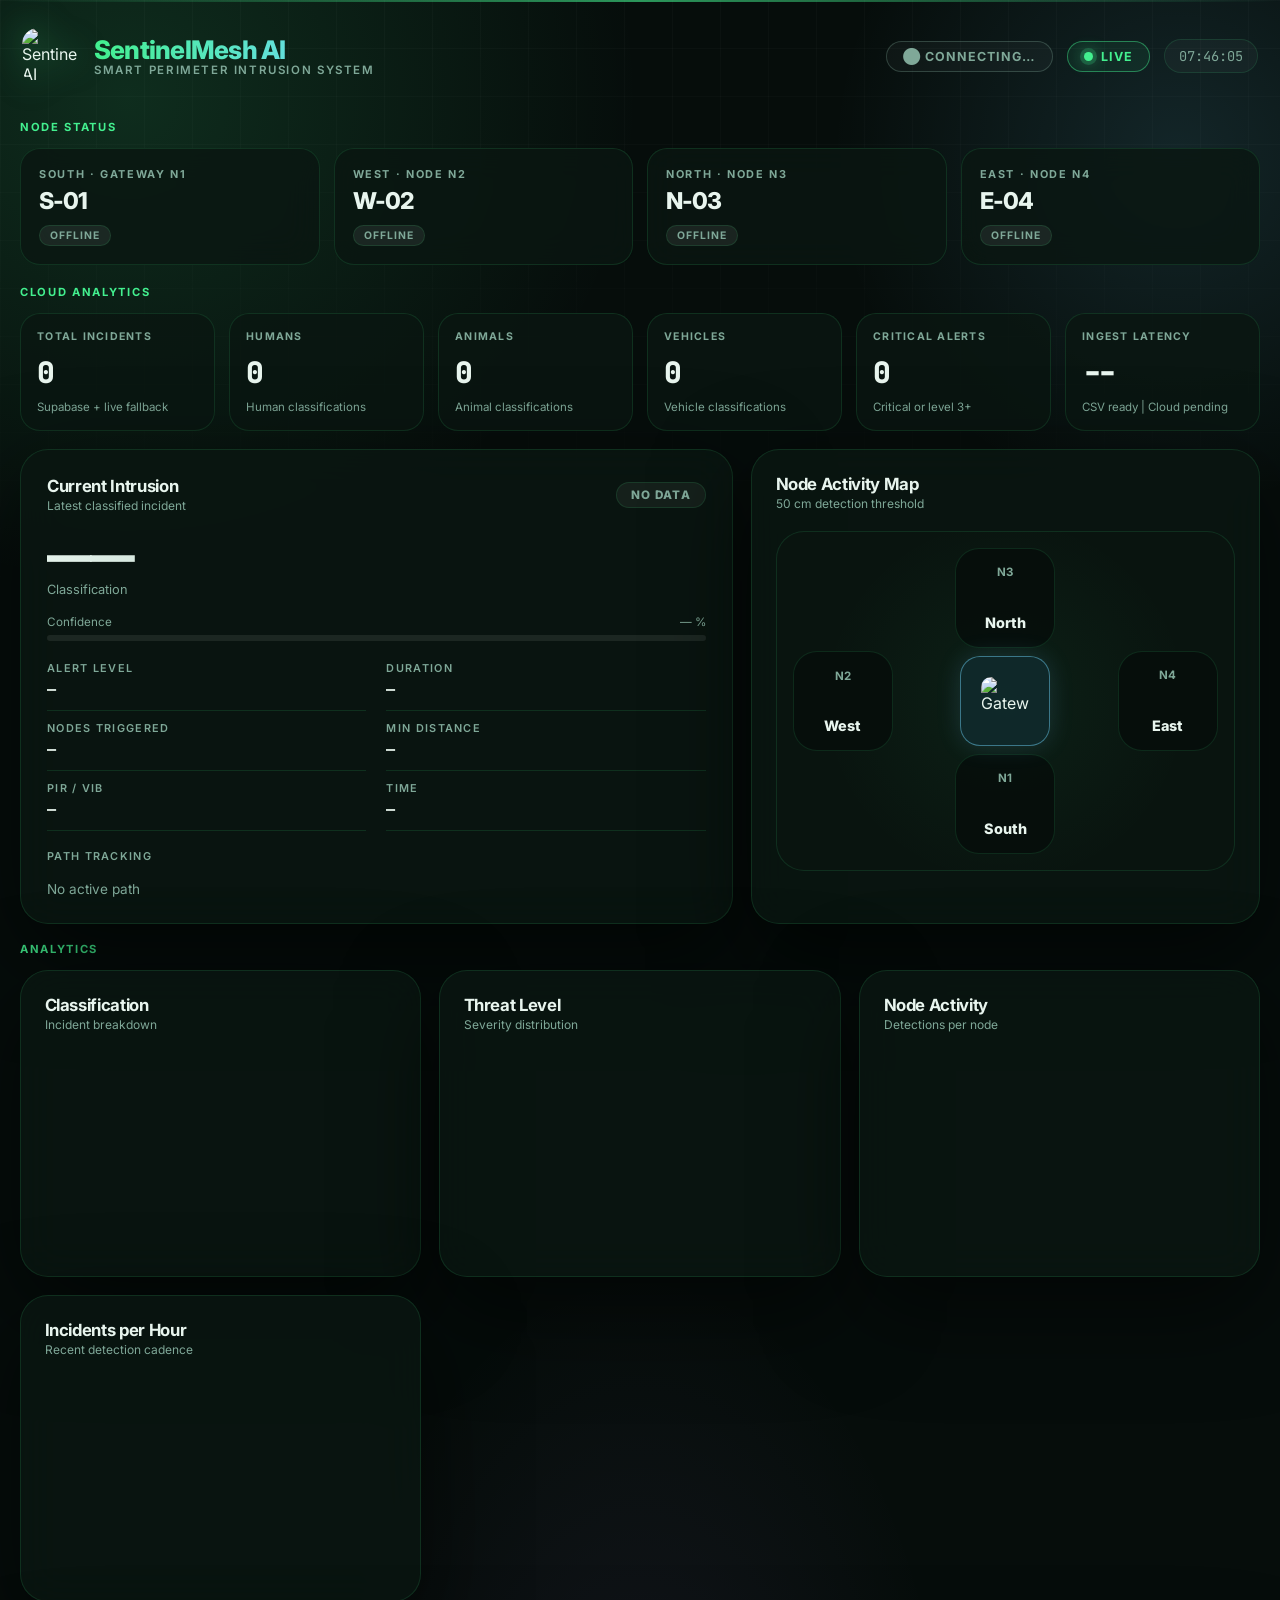
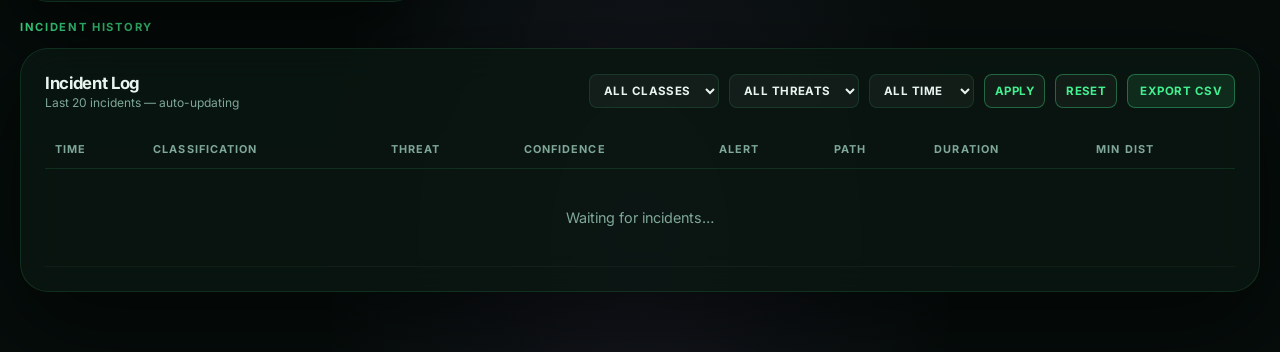
==== commit 3e5fcab4: "New implementations" ====
--- a/frontend/index.html
+++ b/frontend/index.html
@@ -829,6 +829,7 @@
           </select>
           <button type="button" id="filter-apply">Apply</button>
           <button type="button" id="filter-reset">Reset</button>
+          <a href="/api/export/incidents.csv" download class="export-btn" style="text-decoration:none; display:inline-flex; align-items:center; justify-content:center; height:34px; border-radius:8px; border:1px solid rgba(67,240,143,.35); background:rgba(67,240,143,.1); color:var(--green); padding:0 12px; font:700 0.72rem var(--font); letter-spacing:.04em; text-transform:uppercase; margin-left: auto;">Export CSV</a>
         </div>
       </div>
       <div class="table-wrap">
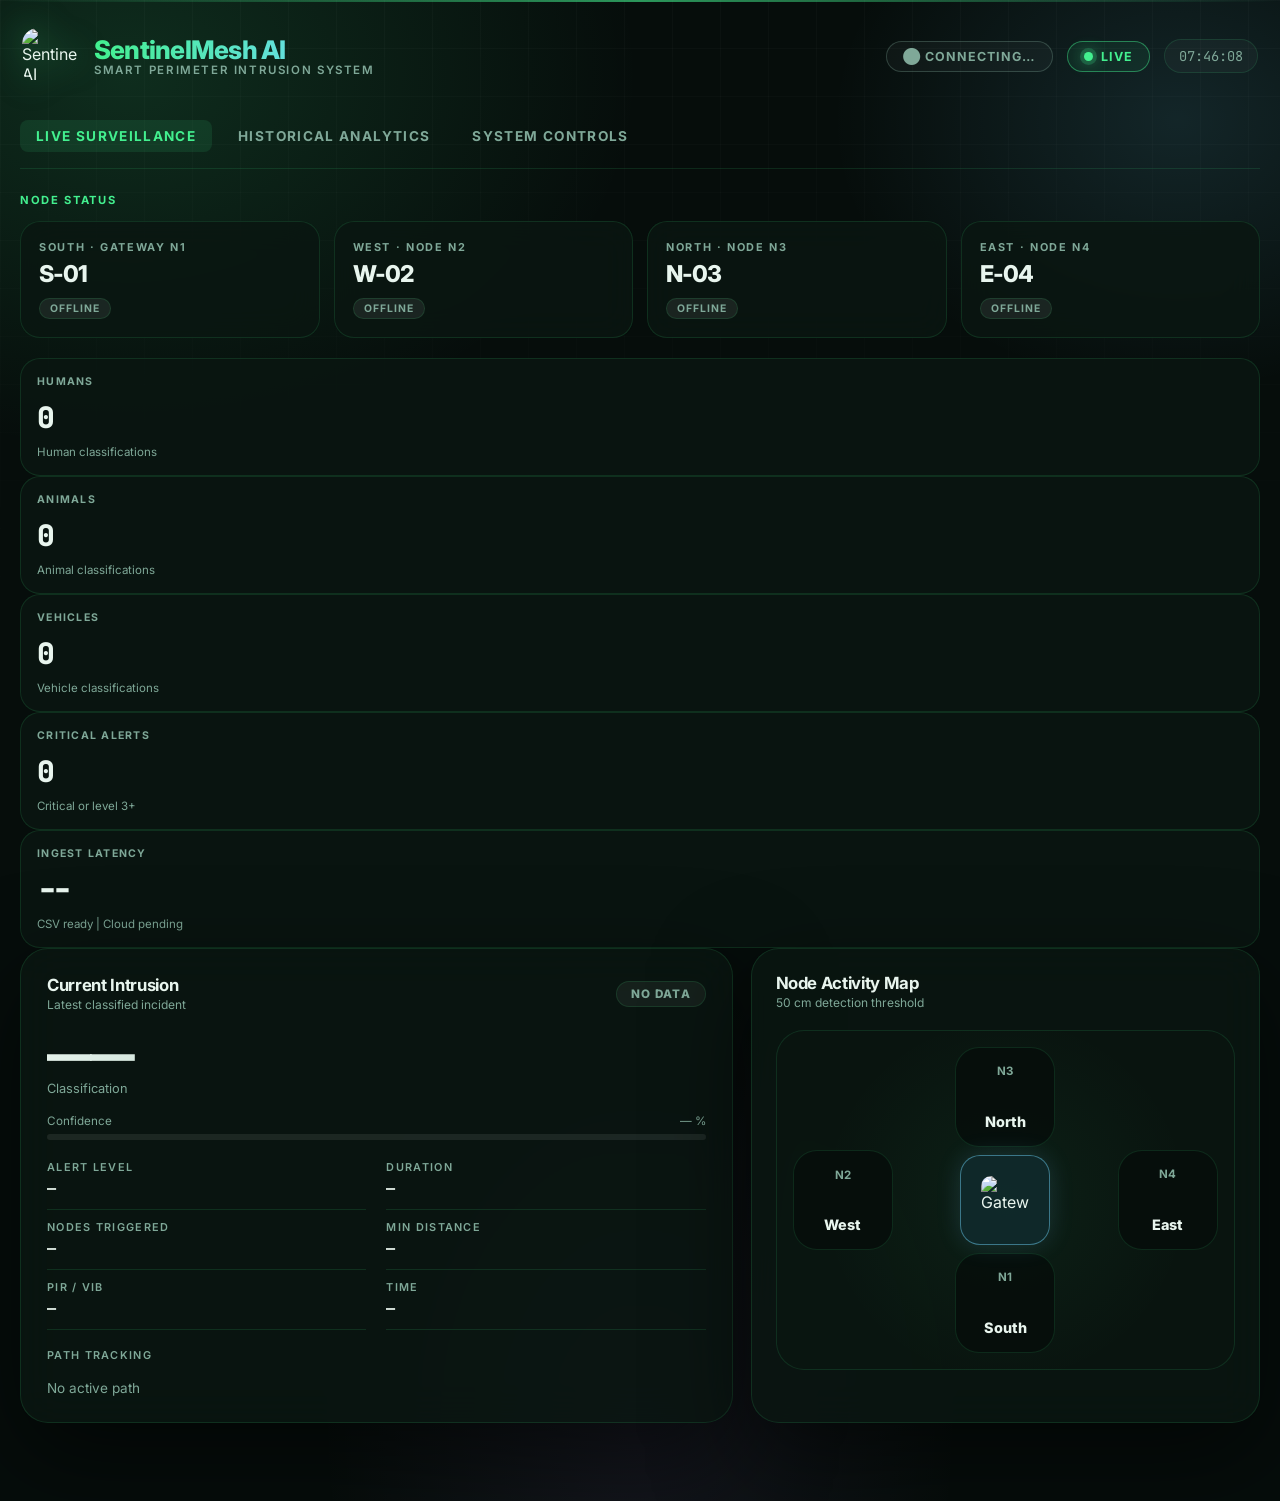
==== commit 90271830: "Dashboard controls added" ====
--- a/frontend/index.html
+++ b/frontend/index.html
@@ -542,6 +542,46 @@
       color: var(--muted); font-size: 0.9rem;
     }
 
+    /* ── Tabs & Offline Banner ───────────────────────────────────── */
+    .tabs-nav {
+      display: flex; gap: 10px; margin-bottom: 24px;
+      border-bottom: 1px solid var(--border); padding-bottom: 16px;
+    }
+    .tab-btn {
+      background: transparent; border: none; color: var(--muted);
+      font: 700 0.85rem var(--font); text-transform: uppercase;
+      letter-spacing: 0.1em; padding: 8px 16px; cursor: pointer;
+      border-radius: 8px; transition: 0.3s;
+    }
+    .tab-btn:hover { color: var(--text); background: rgba(255,255,255,0.05); }
+    .tab-btn.active { color: var(--green); background: rgba(67,240,143,0.1); }
+    .tab-pane { display: none; animation: fadeIn 0.4s; }
+    .tab-pane.active { display: block; }
+    @keyframes fadeIn { from { opacity: 0; transform: translateY(10px); } to { opacity: 1; transform: translateY(0); } }
+
+    .offline-banner {
+      position: fixed; inset: 0; z-index: 9999;
+      background: rgba(20, 5, 5, 0.9); backdrop-filter: blur(8px);
+      display: flex; flex-direction: column; align-items: center; justify-content: center;
+      color: var(--red); opacity: 0; pointer-events: none; transition: 0.5s;
+    }
+    .offline-banner.active { opacity: 1; pointer-events: auto; }
+    .offline-banner h1 { font-size: 3rem; font-weight: 900; letter-spacing: 0.2em; text-transform: uppercase; margin-bottom: 16px; text-shadow: 0 0 40px rgba(255,95,87,0.6); }
+    .offline-banner p { color: var(--muted); font-size: 1.1rem; }
+
+    .control-btn {
+      display: inline-flex; align-items: center; justify-content: center;
+      padding: 14px 24px; border-radius: 12px; font: 700 1rem var(--font);
+      letter-spacing: 0.05em; text-transform: uppercase; cursor: pointer;
+      transition: 0.3s; border: none; min-width: 180px;
+    }
+    .btn-arm { background: rgba(67,240,143,0.15); color: var(--green); border: 1px solid rgba(67,240,143,0.4); }
+    .btn-arm:hover { background: rgba(67,240,143,0.25); box-shadow: 0 0 20px rgba(67,240,143,0.2); }
+    .btn-disarm { background: rgba(255,95,87,0.15); color: var(--red); border: 1px solid rgba(255,95,87,0.4); }
+    .btn-disarm:hover { background: rgba(255,95,87,0.25); box-shadow: 0 0 20px rgba(255,95,87,0.2); }
+    .btn-mute { background: rgba(255,255,255,0.05); color: var(--text); border: 1px solid rgba(255,255,255,0.2); }
+    .btn-mute:hover { background: rgba(255,255,255,0.1); }
+
     /* ── Responsive ──────────────────────────────────────────────── */
     @media (max-width: 1024px) {
       .main-grid    { grid-template-columns: 1fr; }
@@ -558,6 +598,12 @@
   </style>
 </head>
 <body>
+
+<div id="offlineBanner" class="offline-banner">
+  <h1>System Offline</h1>
+  <p>The gateway node is not responding. Check power and WiFi.</p>
+</div>
+
 <div class="shell">
 
   <!-- ── Topbar ──────────────────────────────────────────────────── -->
@@ -576,7 +622,16 @@
     </div>
   </header>
 
-  <!-- ── Node Cards ───────────────────────────────────────────────── -->
+  
+  <!-- ── Tabs Navigation ─────────────────────────────────────────── -->
+  <nav class="tabs-nav">
+    <button class="tab-btn active" onclick="switchTab('live')">Live Surveillance</button>
+    <button class="tab-btn" onclick="switchTab('analytics')">Historical Analytics</button>
+    <button class="tab-btn" onclick="switchTab('controls')">System Controls</button>
+  </nav>
+
+  <div id="tab-live" class="tab-pane active">
+<!-- ── Node Cards ───────────────────────────────────────────────── -->
   <p class="section-title">Node Status</p>
   <div class="nodes-grid">
     <div class="node-card" id="node-south">
@@ -610,13 +665,7 @@
   </div>
 
   <!-- ── Main grid: incident + map ──────────────────────────────── -->
-  <p class="section-title">Cloud Analytics</p>
-  <div class="kpi-grid">
-    <div class="kpi-card">
-      <div class="kpi-label">Total Incidents</div>
-      <div class="kpi-value" id="kpi-total">0</div>
-      <div class="kpi-sub">Supabase + live fallback</div>
-    </div>
+  
     <div class="kpi-card">
       <div class="kpi-label">Humans</div>
       <div class="kpi-value" id="kpi-humans">0</div>
@@ -745,7 +794,18 @@
     </div>
   </div>
 
-  <!-- ── Charts ──────────────────────────────────────────────────── -->
+  
+  </div> <!-- end tab-live -->
+
+  <div id="tab-analytics" class="tab-pane">
+<p class="section-title">Cloud Analytics</p>
+  <div class="kpi-grid">
+    <div class="kpi-card">
+      <div class="kpi-label">Total Incidents</div>
+      <div class="kpi-value" id="kpi-total">0</div>
+      <div class="kpi-sub">Supabase + live fallback</div>
+    </div>
+<!-- ── Charts ──────────────────────────────────────────────────── -->
   <p class="section-title">Analytics</p>
   <div class="charts-grid">
 
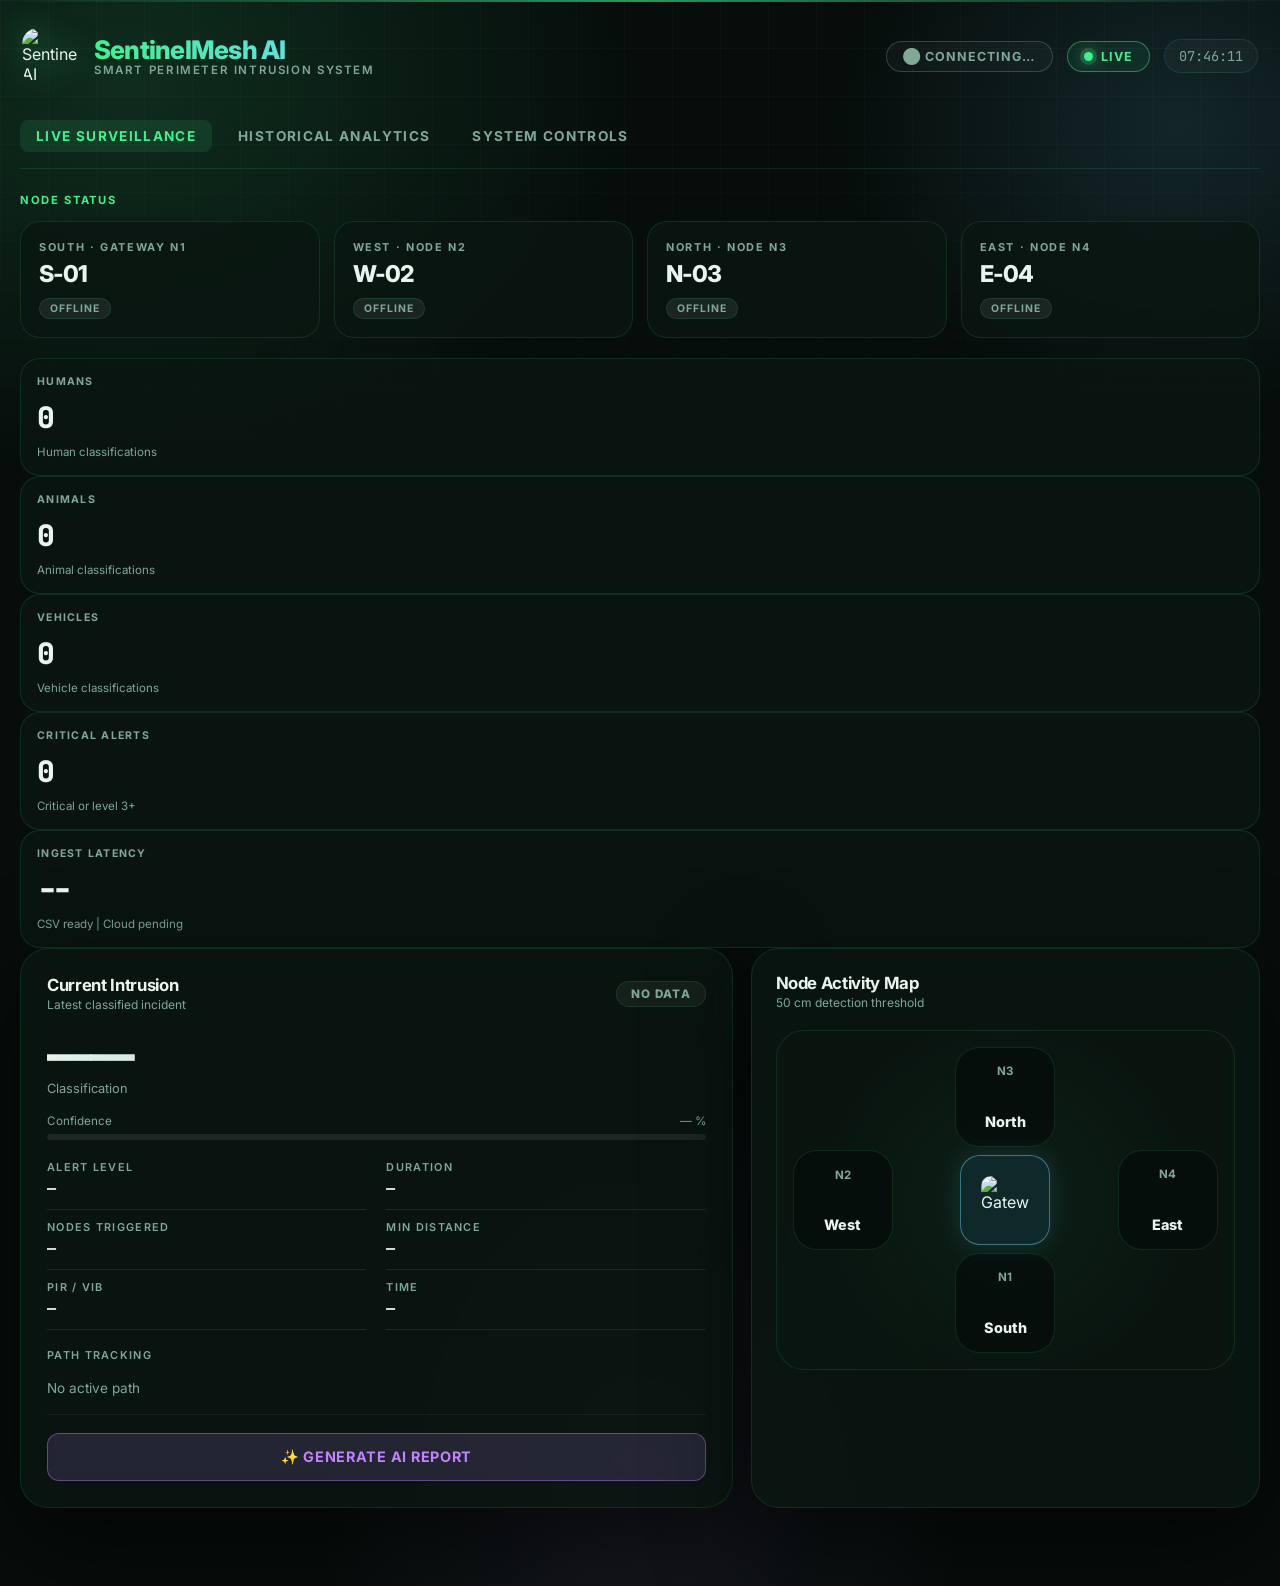
==== commit 00d56997: "Added gemini" ====
--- a/frontend/index.html
+++ b/frontend/index.html
@@ -752,6 +752,14 @@
             <span style="color:var(--muted);font-size:.85rem;">No active path</span>
           </div>
         </div>
+        
+        <!-- NEW GEMINI UI -->
+        <div style="margin-top:18px; border-top: 1px solid rgba(255,255,255,0.05); padding-top:18px;">
+          <button id="btn-gemini" class="control-btn" style="background: rgba(192,132,252,0.15); color: #c084fc; border: 1px solid rgba(192,132,252,0.4); min-width: 100%; font-size: 0.9rem;" onclick="generateGeminiReport()">✨ Generate AI Report</button>
+          <div id="gemini-report" style="margin-top: 12px; font-size: 0.85rem; color: var(--text); line-height: 1.5; display: none; padding: 12px; background: rgba(0,0,0,0.3); border-radius: 8px; border: 1px solid rgba(192,132,252,0.2);">
+          </div>
+        </div>
+
       </div>
     </div>
 
@@ -1285,6 +1293,57 @@
 document.getElementById('filter-apply').addEventListener('click', applyFilters);
 document.getElementById('filter-reset').addEventListener('click', resetFilters);
 
+    window.switchTab = function(tabId) {
+      document.querySelectorAll('.tab-btn').forEach(b => b.classList.remove('active'));
+      document.querySelectorAll('.tab-pane').forEach(p => p.classList.remove('active'));
+      const activeBtn = document.querySelector(`.tab-btn[onclick="switchTab('${tabId}')"]`);
+      if (activeBtn) activeBtn.classList.add('active');
+      const activePane = document.getElementById('tab-' + tabId);
+      if (activePane) activePane.classList.add('active');
+    };
+
+    window.sendCommand = async function(action, duration_sec = 0) {
+      try {
+        const res = await fetch('/api/command', {
+          method: 'POST',
+          headers: { 'Content-Type': 'application/json' },
+          body: JSON.stringify({ action, duration_sec })
+        });
+        const data = await res.json();
+        console.log(data);
+      } catch (err) {
+        console.error('Command failed:', err);
+      }
+    };
+
+    window.generateGeminiReport = async function() {
+      const btn = document.getElementById('btn-gemini');
+      const container = document.getElementById('gemini-report');
+      
+      btn.innerText = '✨ Generating Report...';
+      btn.disabled = true;
+      container.style.display = 'block';
+      container.innerHTML = '<span style="color:var(--muted)">Analyzing telemetry...</span>';
+      
+      try {
+        const res = await fetch('/api/gemini/report', { method: 'POST' });
+        const data = await res.json();
+        
+        if (data.error) {
+          container.innerHTML = `<span style="color:var(--red)">Error: ${data.error}</span>`;
+        } else {
+          // Format paragraphs simply
+          const formatted = data.report.split('\\n').map(p => p.trim()).filter(p => p).join('<br><br>');
+          container.innerHTML = formatted;
+        }
+      } catch (err) {
+        container.innerHTML = `<span style="color:var(--red)">Failed to reach server.</span>`;
+      } finally {
+        btn.innerText = '✨ Generate AI Report';
+        btn.disabled = false;
+      }
+    };
+
 // ── Server health indicator ──────────────────────────────────────────────────
 async function checkHealth() {
   const badge = document.getElementById('server-badge');
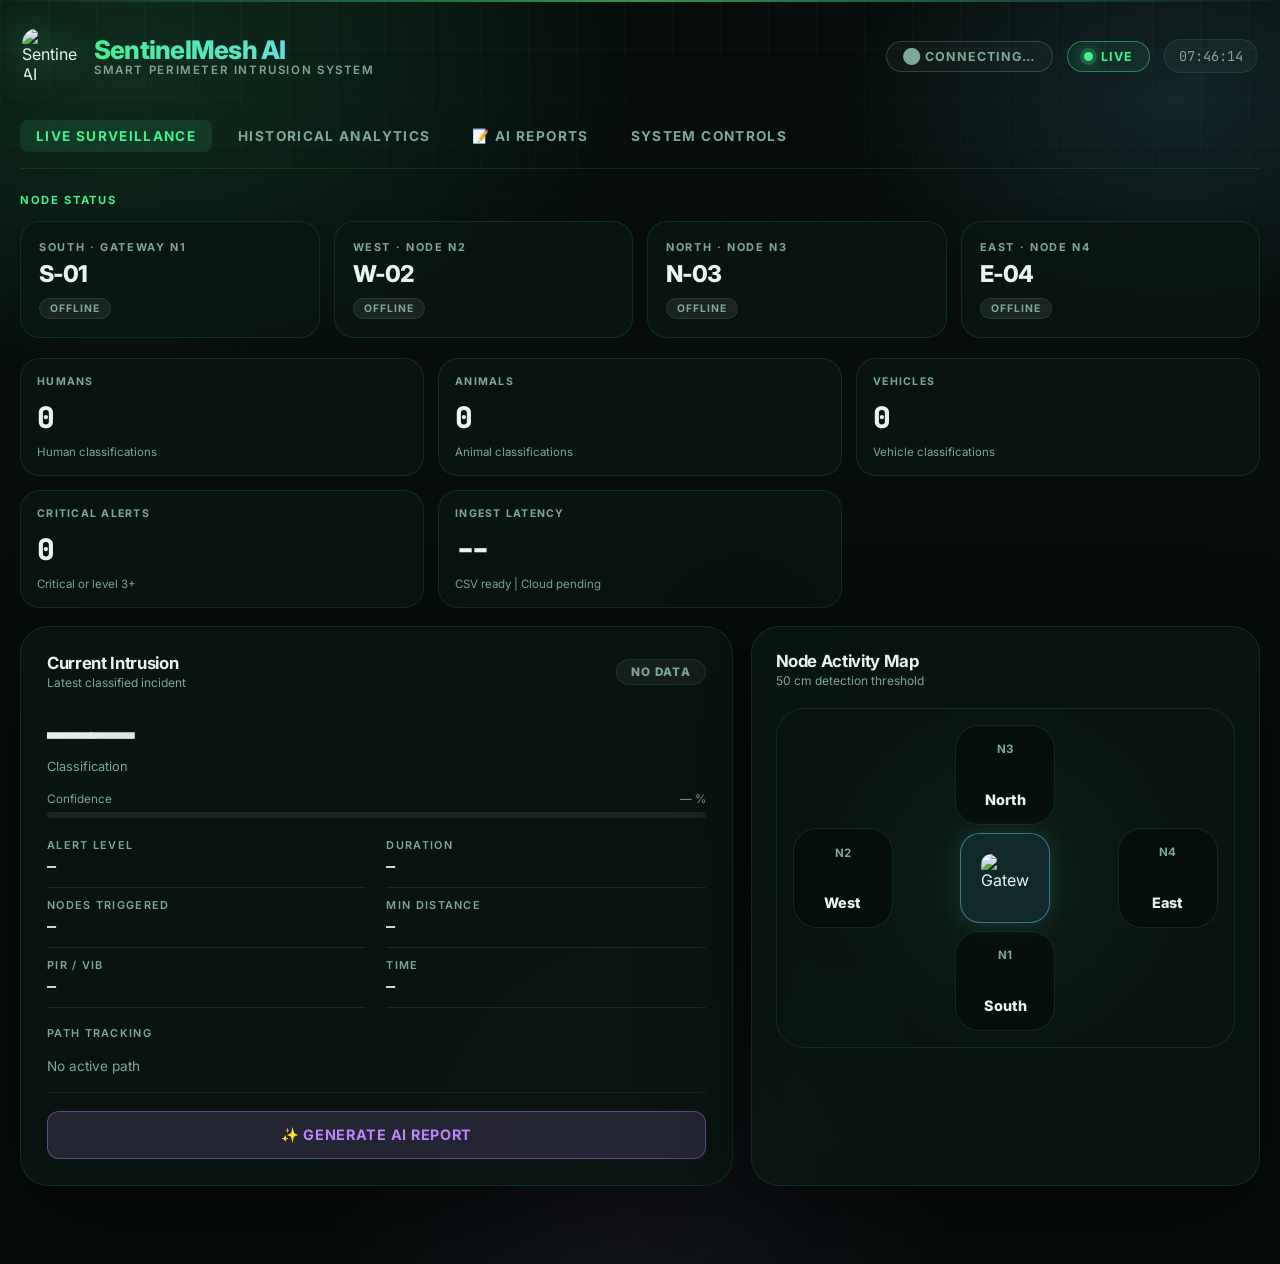
==== commit b394ee84: "Multiple options added" ====
--- a/frontend/index.html
+++ b/frontend/index.html
@@ -430,14 +430,14 @@
     /* ── Charts row ──────────────────────────────────────────────── */
     .charts-grid {
       display: grid;
-      grid-template-columns: repeat(3, 1fr);
+      grid-template-columns: repeat(2, 1fr);
       gap: 18px;
       margin-bottom: 18px;
     }
 
     .chart-wrap {
       position: relative;
-      height: 200px;
+      height: 260px;
       display: flex;
       align-items: center;
       justify-content: center;
@@ -445,7 +445,7 @@
 
     .kpi-grid {
       display: grid;
-      grid-template-columns: repeat(6, 1fr);
+      grid-template-columns: repeat(3, 1fr);
       gap: 14px;
       margin-bottom: 18px;
     }
@@ -587,13 +587,13 @@
       .main-grid    { grid-template-columns: 1fr; }
       .nodes-grid   { grid-template-columns: repeat(2, 1fr); }
       .charts-grid  { grid-template-columns: repeat(2, 1fr); }
-      .kpi-grid      { grid-template-columns: repeat(3, 1fr); }
+      .kpi-grid     { grid-template-columns: repeat(2, 1fr); }
     }
     @media (max-width: 640px) {
       .topbar       { flex-direction: column; align-items: flex-start; }
       .nodes-grid   { grid-template-columns: repeat(2, 1fr); }
       .charts-grid  { grid-template-columns: 1fr; }
-      .kpi-grid      { grid-template-columns: repeat(2, 1fr); }
+      .kpi-grid     { grid-template-columns: 1fr; }
     }
   </style>
 </head>
@@ -627,6 +627,7 @@
   <nav class="tabs-nav">
     <button class="tab-btn active" onclick="switchTab('live')">Live Surveillance</button>
     <button class="tab-btn" onclick="switchTab('analytics')">Historical Analytics</button>
+    <button class="tab-btn" onclick="switchTab('reports')">📝 AI Reports</button>
     <button class="tab-btn" onclick="switchTab('controls')">System Controls</button>
   </nav>
 
@@ -665,7 +666,7 @@
   </div>
 
   <!-- ── Main grid: incident + map ──────────────────────────────── -->
-  
+  <div class="kpi-grid">
     <div class="kpi-card">
       <div class="kpi-label">Humans</div>
       <div class="kpi-value" id="kpi-humans">0</div>
@@ -813,6 +814,8 @@
       <div class="kpi-value" id="kpi-total">0</div>
       <div class="kpi-sub">Supabase + live fallback</div>
     </div>
+  </div>
+
 <!-- ── Charts ──────────────────────────────────────────────────── -->
   <p class="section-title">Analytics</p>
   <div class="charts-grid">
@@ -922,6 +925,55 @@
     </div>
   </div>
 
+  </div> <!-- end tab-analytics -->
+
+  <div id="tab-reports" class="tab-pane">
+    <div class="card" style="margin-bottom: 24px;">
+      <div class="card-inner">
+        <div class="card-header">
+          <div>
+            <div class="card-title">Generate AI Summary Report</div>
+            <div class="card-sub">Compile historical data into a comprehensive SOC analysis using Gemini AI.</div>
+          </div>
+        </div>
+        <div style="display: flex; gap: 12px; align-items: center; margin-bottom: 20px;">
+          <select id="report-timeframe" onchange="toggleCustomTimeframe()" style="padding: 8px 12px; border-radius: 8px; background: rgba(0,0,0,0.5); color: var(--text); border: 1px solid var(--border);">
+            <option value="24">Last 24 Hours</option>
+            <option value="168">Last 7 Days (168h)</option>
+            <option value="720">Last 30 Days (720h)</option>
+            <option value="custom">Custom (Hours)</option>
+          </select>
+          <input type="number" id="custom-hours" placeholder="Hrs" min="1" style="display: none; width: 80px; padding: 8px 12px; border-radius: 8px; background: rgba(0,0,0,0.5); color: var(--text); border: 1px solid var(--border);">
+          <button id="btn-summary" class="control-btn" style="background: rgba(192,132,252,0.15); color: #c084fc; border: 1px solid rgba(192,132,252,0.4); padding: 8px 24px; min-width: auto; font-size: 0.9rem;" onclick="generateSummaryReport()">✨ Generate Summary</button>
+        </div>
+        <div id="summary-report-container" style="display: none; padding: 24px; background: rgba(0,0,0,0.4); border-radius: 12px; border: 1px solid rgba(192,132,252,0.2); line-height: 1.6; font-size: 0.95rem; color: #ddd;">
+        </div>
+      </div>
+    </div>
+  </div> <!-- end tab-reports -->
+
+  <div id="tab-controls" class="tab-pane">
+    <div class="card" style="max-width: 600px; margin: 0 auto;">
+      <div class="card-inner">
+        <div class="card-header">
+          <div>
+            <div class="card-title">Hardware Command Center</div>
+            <div class="card-sub">Remote control for perimeter nodes</div>
+          </div>
+        </div>
+        <div style="display: flex; flex-direction: column; gap: 16px;">
+          <button class="control-btn btn-arm" onclick="sendCommand('arm')">🛡️ Arm System</button>
+          <button class="control-btn btn-disarm" onclick="sendCommand('disarm')">🔓 Disarm System</button>
+          <div style="display: flex; gap: 8px;">
+            <button class="control-btn btn-mute" style="flex: 1;" onclick="sendCommand('mute', 60)">🔕 Mute 1 Min</button>
+            <button class="control-btn btn-mute" style="flex: 1;" onclick="sendCommand('mute', 3600)">🔕 Mute 1 Hour</button>
+          </div>
+          <button class="control-btn" style="background: rgba(114,216,255,0.15); color: var(--cyan); border: 1px solid rgba(114,216,255,0.4);" onclick="sendCommand('unmute')">🔊 Unmute Buzzer</button>
+        </div>
+      </div>
+    </div>
+  </div> <!-- end tab-controls -->
+
 </div><!-- /shell -->
 
 <script>
@@ -1078,34 +1130,60 @@
 }
 
 // ── Update node cards + map ──────────────────────────────────────────────────
-// Status payload is now: { "south":{"online":bool,"active":bool}, ... }
+// ── Update node cards + map ──────────────────────────────────────────────────
+// Status payload is now: { nodes: {}, systemArmed: bool, ... }
 function updateStatus(status) {
   const dirs = ['south', 'west', 'north', 'east'];
+  const systemArmed = status.systemArmed !== false;  // Default to armed if not specified
+  
   dirs.forEach(dir => {
-    const node   = status[dir] || {};
+    const statusData = status.nodes || {};
+    const node = statusData[dir] && typeof statusData[dir] === 'object' 
+      ? statusData[dir] 
+      : (status[dir] || {});
+    
     // Support both old flat bool and new nested object
     const online = (typeof node === 'object') ? !!node.online : !!node;
     const active = (typeof node === 'object') ? !!node.active : !!node;
+    
+    // If system is disarmed, always show as offline
+    const effectiveOnline = systemArmed && online;
+    const effectiveActive = systemArmed && active;
 
     const card  = document.getElementById('node-' + dir);
     const pill  = document.getElementById('pill-' + dir);
     const mnode = document.getElementById('mnode-' + dir);
 
     // Three states: offline (neither), idle-online (online only), detecting (active)
-    card.classList.toggle('online',       online && !active);
-    card.classList.toggle('alert-active', active);
-    mnode.classList.toggle('online',       online && !active);
-    mnode.classList.toggle('alert-active', active);
-
-    pill.textContent = !online ? 'Offline' : active ? 'Detecting' : 'Idle';
+    card.classList.remove('online', 'alert-active');
+    mnode.classList.remove('online', 'alert-active');
+    
+    if (effectiveOnline && !effectiveActive) {
+      card.classList.add('online');
+      mnode.classList.add('online');
+    } else if (effectiveActive) {
+      card.classList.add('online', 'alert-active');
+      mnode.classList.add('online', 'alert-active');
+    }
+
+    const displayText = !effectiveOnline ? 'Offline' : effectiveActive ? 'Detecting' : 'Idle';
+    pill.textContent = displayText;
   });
 
-  // Show SVG path line when any node is actively detecting
-  const anyActive = dirs.some(d => {
-    const n = status[d] || {};
-    return (typeof n === 'object') ? n.active : n;
-  });
-  document.getElementById('svgPath').classList.toggle('visible', anyActive);
+  // Show SVG path line when MULTIPLE nodes are actively detecting (only if armed)
+  if (!systemArmed) {
+    document.getElementById('svgPath').classList.remove('visible');
+    return;
+  }
+  
+  const statusData = status.nodes || {};
+  const activeCount = dirs.filter(d => {
+    const node = statusData[d] && typeof statusData[d] === 'object' 
+      ? statusData[d] 
+      : (status[d] || {});
+    return (typeof node === 'object') ? node.active : node;
+  }).length;
+  document.getElementById('svgPath').classList.toggle('visible', activeCount > 1);
 }
 
 // ── Rebuild incident table ────────────────────────────────────────────────────
@@ -1161,6 +1239,17 @@
   setText('kpi-vehicles', k.vehicles ?? 0);
   setText('kpi-critical', k.criticalAlerts ?? 0);
 
+  const storageEl = document.getElementById('kpi-storage');
+  if (storageEl && stats.storageHealth) {
+    if (stats.storageHealth.supabase_ok) {
+      storageEl.textContent = 'CSV ready | Cloud connected';
+      storageEl.style.color = 'var(--green)';
+    } else {
+      storageEl.textContent = 'CSV ready | Cloud pending';
+      storageEl.style.color = 'var(--amber)';
+    }
+  }
+
   const cls = stats.classificationDistribution || {};
   classChart.data.datasets[0].data = [
     cls.HUMAN || 0, cls.ANIMAL || 0, cls.VEHICLE || 0, cls.UNKNOWN || 0
@@ -1316,6 +1405,46 @@
       }
     };
 
+    window.toggleCustomTimeframe = function() {
+      const select = document.getElementById('report-timeframe');
+      const customInput = document.getElementById('custom-hours');
+      if (select.value === 'custom') {
+        customInput.style.display = 'block';
+      } else {
+        customInput.style.display = 'none';
+      }
+    };
+
+    window.generateSummaryReport = async function() {
+      const btn = document.getElementById('btn-summary');
+      const container = document.getElementById('summary-report-container');
+      let hours = document.getElementById('report-timeframe').value;
+      if (hours === 'custom') {
+        hours = document.getElementById('custom-hours').value || 24;
+      }
+      
+      btn.innerText = '✨ Generating...';
+      btn.disabled = true;
+      container.style.display = 'block';
+      container.innerHTML = '<div style="color:var(--muted); text-align:center;">Fetching historical data and querying Gemini AI... This may take a few seconds.</div>';
+      
+      try {
+        const res = await fetch(`/api/gemini/summary?hours=${hours}`);
+        const data = await res.json();
+        
+        if (data.error) {
+          container.innerHTML = `<span style="color:var(--red)">Error: ${data.error}</span>`;
+        } else {
+          container.innerHTML = data.html;
+        }
+      } catch (err) {
+        container.innerHTML = `<span style="color:var(--red)">Failed to reach server.</span>`;
+      } finally {
+        btn.innerText = '✨ Generate Summary';
+        btn.disabled = false;
+      }
+    };
+
     window.generateGeminiReport = async function() {
       const btn = document.getElementById('btn-gemini');
       const container = document.getElementById('gemini-report');
@@ -1326,7 +1455,11 @@
       container.innerHTML = '<span style="color:var(--muted)">Analyzing telemetry...</span>';
       
       try {
-        const res = await fetch('/api/gemini/report', { method: 'POST' });
+        const res = await fetch('/api/gemini/report', {
+          method: 'POST',
+          headers: { 'Content-Type': 'application/json' },
+          body: JSON.stringify({})
+        });
         const data = await res.json();
         
         if (data.error) {
